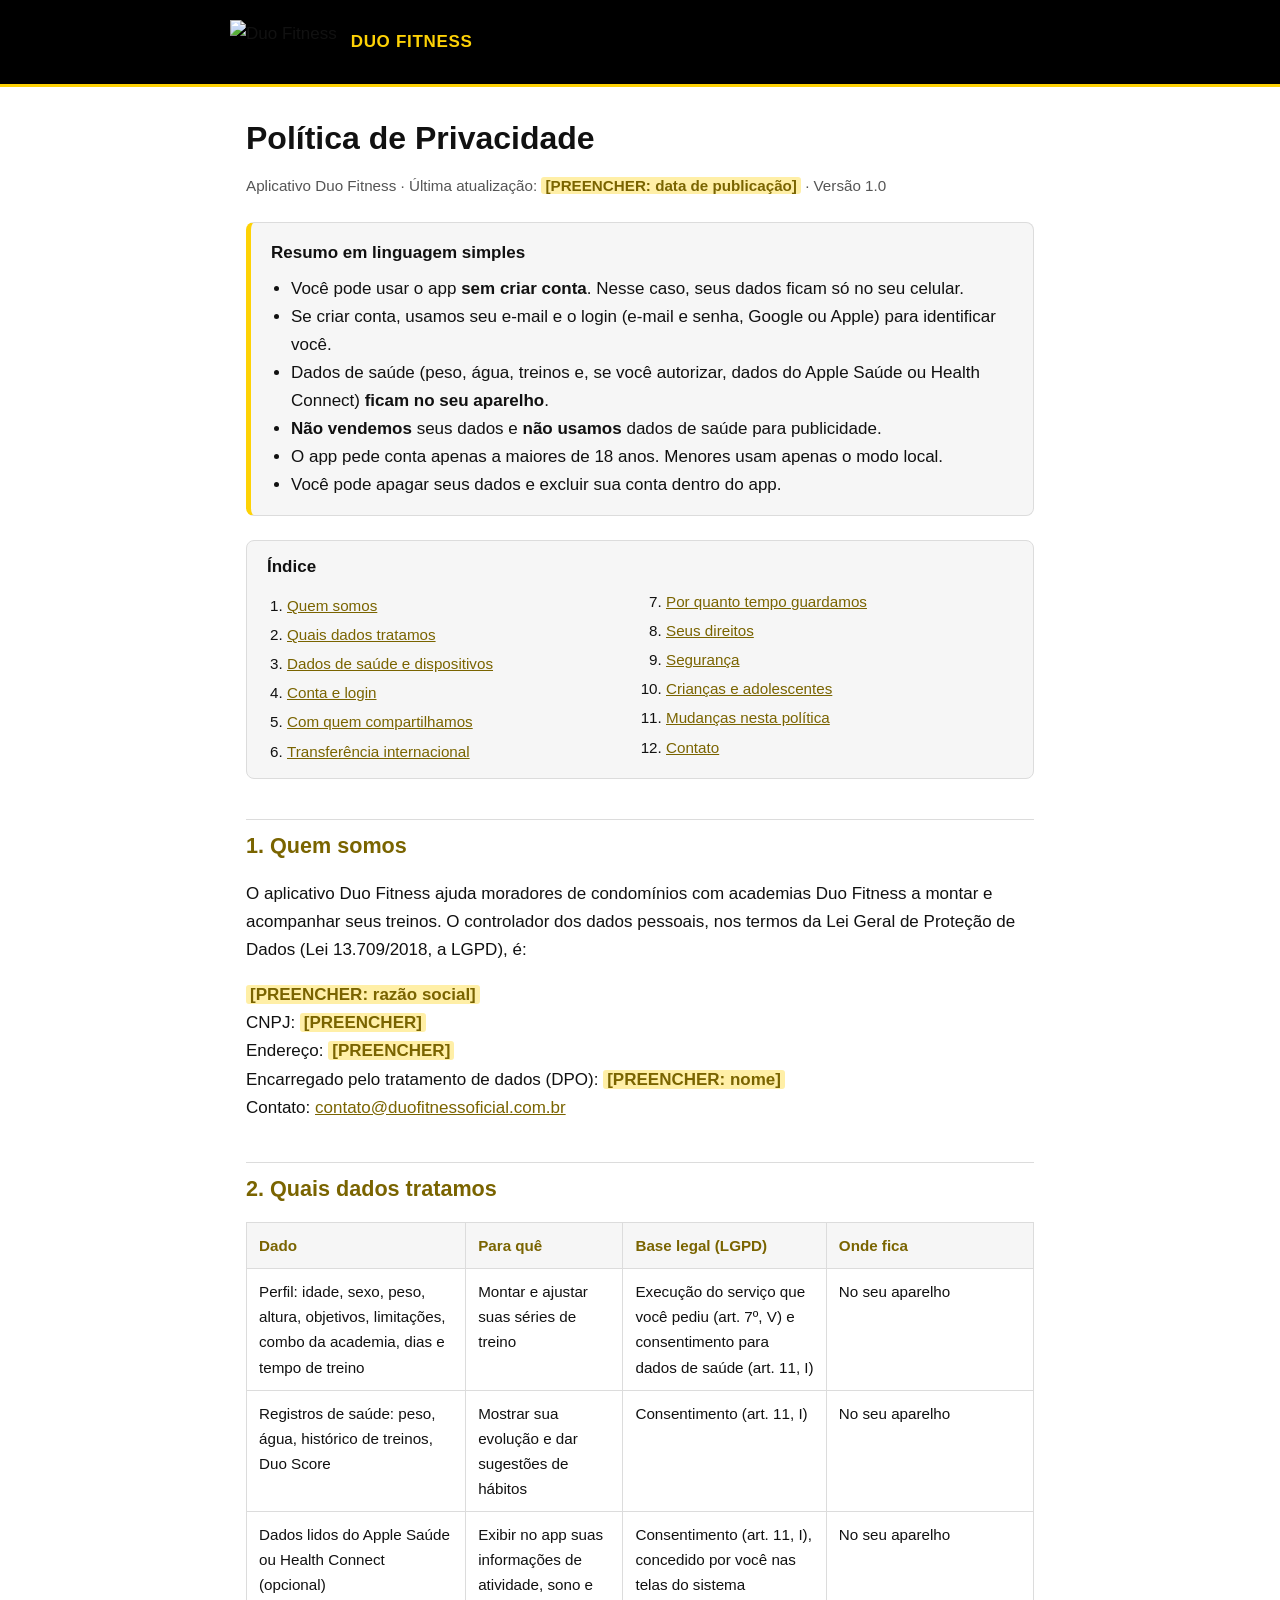
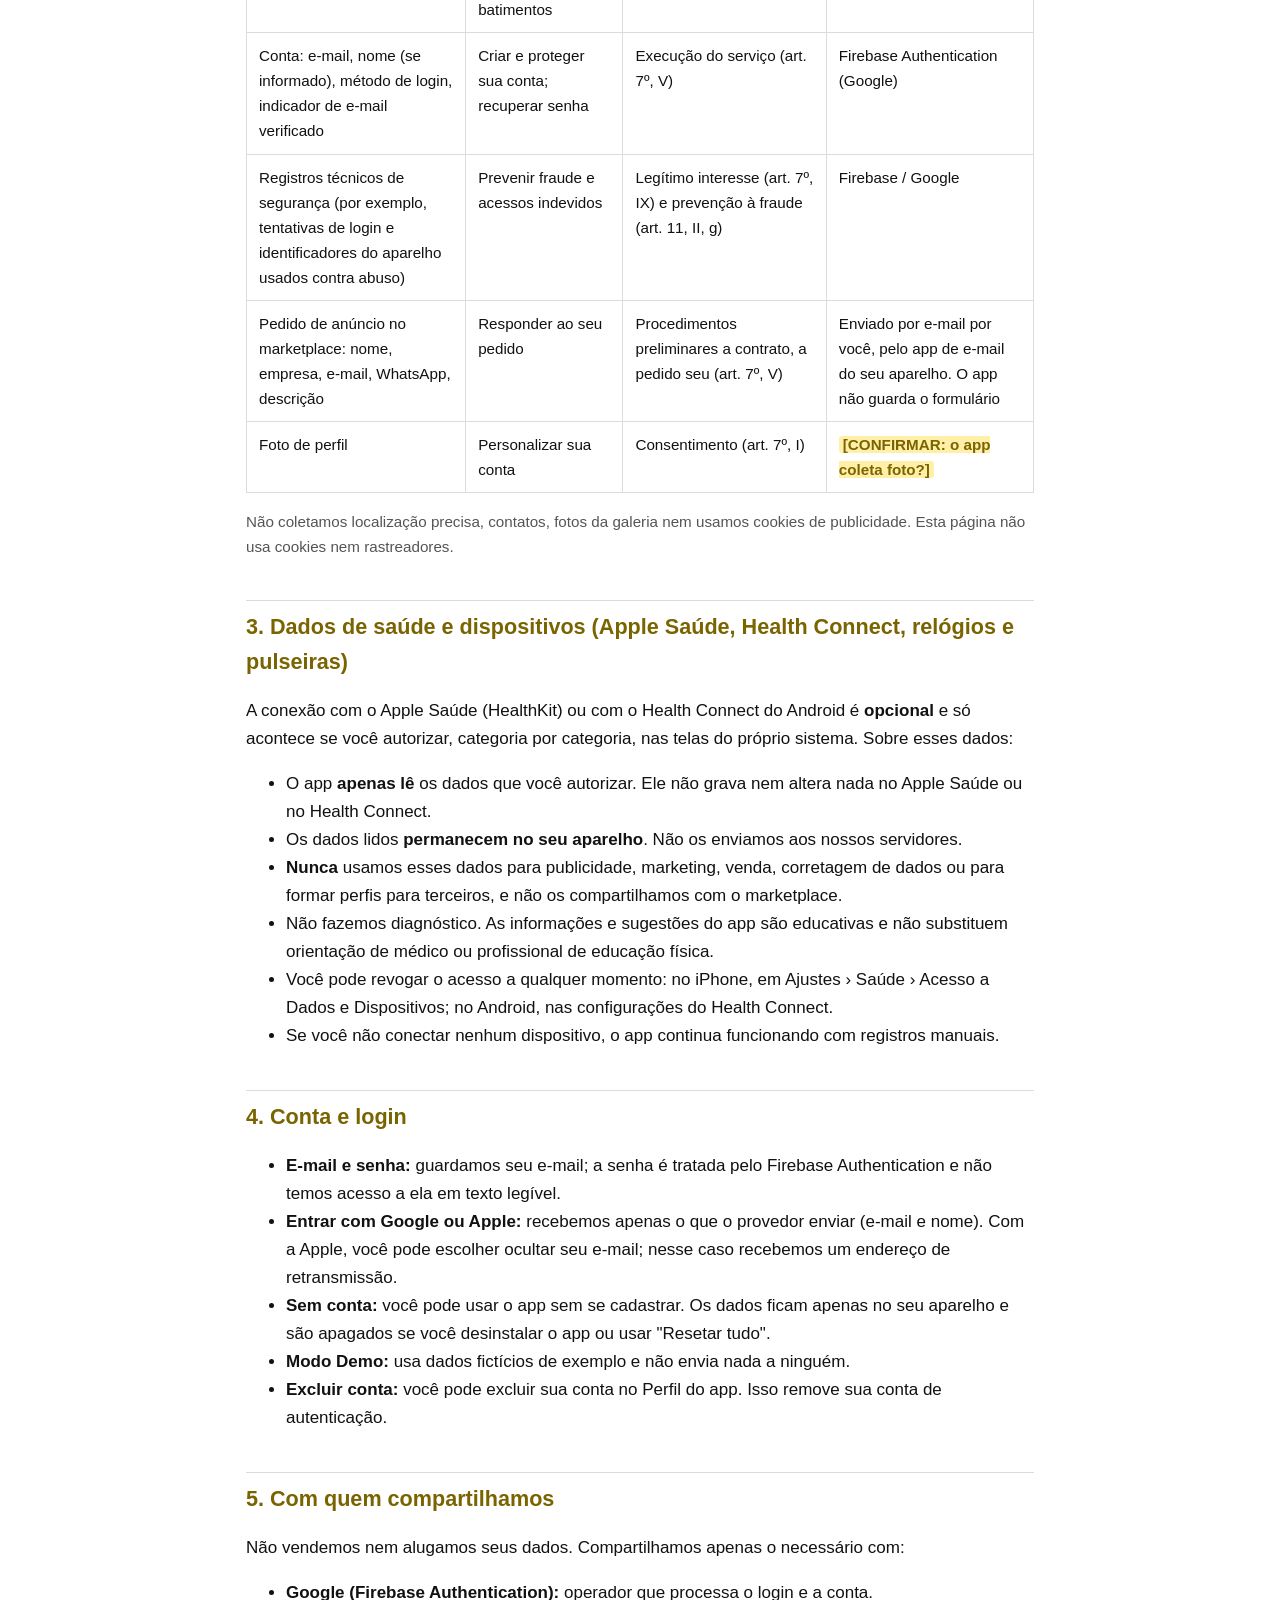
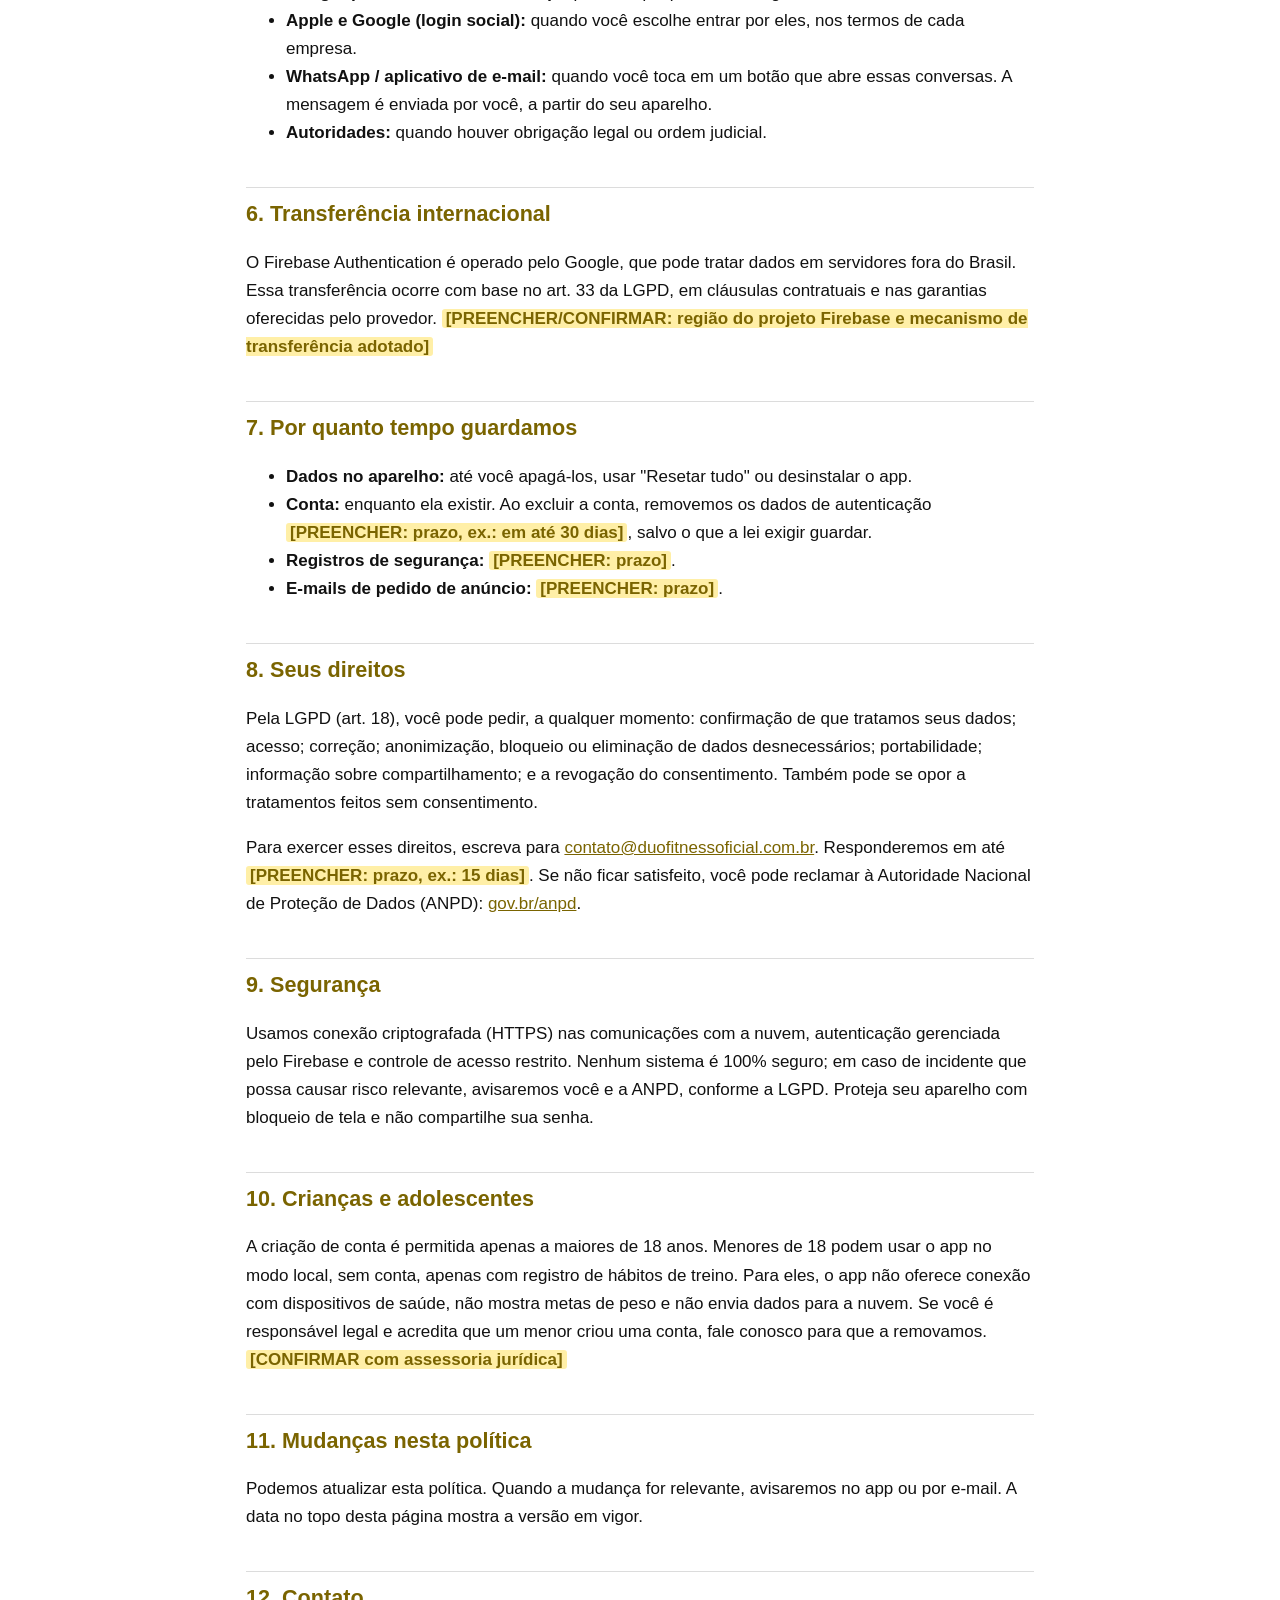
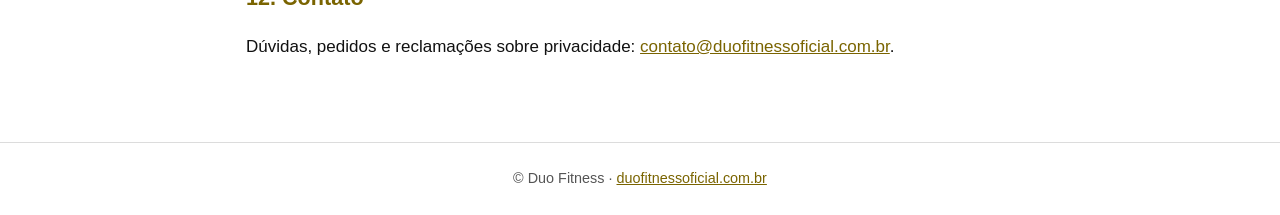
==== privacidade/index.html @ 5cfc1f3c "feat: página de política de privacidade" ====
<!DOCTYPE html>
<html lang="pt-BR">
<head>
  <meta charset="UTF-8">
  <meta name="viewport" content="width=device-width, initial-scale=1">
  <title>Política de Privacidade | Duo Fitness</title>
  <meta name="description" content="Como o aplicativo Duo Fitness coleta, usa e protege seus dados pessoais, conforme a LGPD.">
  <meta name="robots" content="index,follow">
  <link rel="stylesheet" href="legal.css">
</head>
<body>

<header class="topo">
  <div class="interno">
    <img src="../assets/Logo sem fundo.png" alt="Duo Fitness">
    <span class="marca">DUO FITNESS</span>
  </div>
</header>

<main>
  <h1>Política de Privacidade</h1>
  <p class="meta">Aplicativo Duo Fitness · Última atualização: <span class="pendente">[PREENCHER: data de publicação]</span> · Versão 1.0</p>

  <div class="resumo">
    <strong>Resumo em linguagem simples</strong>
    <ul>
      <li>Você pode usar o app <strong>sem criar conta</strong>. Nesse caso, seus dados ficam só no seu celular.</li>
      <li>Se criar conta, usamos seu e-mail e o login (e-mail e senha, Google ou Apple) para identificar você.</li>
      <li>Dados de saúde (peso, água, treinos e, se você autorizar, dados do Apple Saúde ou Health Connect) <strong>ficam no seu aparelho</strong>.</li>
      <li><strong>Não vendemos</strong> seus dados e <strong>não usamos</strong> dados de saúde para publicidade.</li>
      <li>O app pede conta apenas a maiores de 18 anos. Menores usam apenas o modo local.</li>
      <li>Você pode apagar seus dados e excluir sua conta dentro do app.</li>
    </ul>
  </div>

  <nav class="indice" aria-label="Índice">
    <strong>Índice</strong>
    <ol>
      <li><a href="#controlador">Quem somos</a></li>
      <li><a href="#dados">Quais dados tratamos</a></li>
      <li><a href="#saude">Dados de saúde e dispositivos</a></li>
      <li><a href="#conta">Conta e login</a></li>
      <li><a href="#compartilhamento">Com quem compartilhamos</a></li>
      <li><a href="#exterior">Transferência internacional</a></li>
      <li><a href="#retencao">Por quanto tempo guardamos</a></li>
      <li><a href="#direitos">Seus direitos</a></li>
      <li><a href="#seguranca">Segurança</a></li>
      <li><a href="#criancas">Crianças e adolescentes</a></li>
      <li><a href="#mudancas">Mudanças nesta política</a></li>
      <li><a href="#contato">Contato</a></li>
    </ol>
  </nav>

  <h2 id="controlador">1. Quem somos</h2>
  <p>O aplicativo Duo Fitness ajuda moradores de condomínios com academias Duo Fitness a montar e acompanhar seus treinos. O controlador dos dados pessoais, nos termos da Lei Geral de Proteção de Dados (Lei 13.709/2018, a LGPD), é:</p>
  <p>
    <span class="pendente">[PREENCHER: razão social]</span><br>
    CNPJ: <span class="pendente">[PREENCHER]</span><br>
    Endereço: <span class="pendente">[PREENCHER]</span><br>
    Encarregado pelo tratamento de dados (DPO): <span class="pendente">[PREENCHER: nome]</span><br>
    Contato: <a href="mailto:contato@duofitnessoficial.com.br">contato@duofitnessoficial.com.br</a>
  </p>

  <h2 id="dados">2. Quais dados tratamos</h2>
  <div class="tabela-wrap">
    <table>
      <thead>
        <tr><th>Dado</th><th>Para quê</th><th>Base legal (LGPD)</th><th>Onde fica</th></tr>
      </thead>
      <tbody>
        <tr>
          <td>Perfil: idade, sexo, peso, altura, objetivos, limitações, combo da academia, dias e tempo de treino</td>
          <td>Montar e ajustar suas séries de treino</td>
          <td>Execução do serviço que você pediu (art. 7º, V) e consentimento para dados de saúde (art. 11, I)</td>
          <td>No seu aparelho</td>
        </tr>
        <tr>
          <td>Registros de saúde: peso, água, histórico de treinos, Duo Score</td>
          <td>Mostrar sua evolução e dar sugestões de hábitos</td>
          <td>Consentimento (art. 11, I)</td>
          <td>No seu aparelho</td>
        </tr>
        <tr>
          <td>Dados lidos do Apple Saúde ou Health Connect (opcional)</td>
          <td>Exibir no app suas informações de atividade, sono e batimentos</td>
          <td>Consentimento (art. 11, I), concedido por você nas telas do sistema</td>
          <td>No seu aparelho</td>
        </tr>
        <tr>
          <td>Conta: e-mail, nome (se informado), método de login, indicador de e-mail verificado</td>
          <td>Criar e proteger sua conta; recuperar senha</td>
          <td>Execução do serviço (art. 7º, V)</td>
          <td>Firebase Authentication (Google)</td>
        </tr>
        <tr>
          <td>Registros técnicos de segurança (por exemplo, tentativas de login e identificadores do aparelho usados contra abuso)</td>
          <td>Prevenir fraude e acessos indevidos</td>
          <td>Legítimo interesse (art. 7º, IX) e prevenção à fraude (art. 11, II, g)</td>
          <td>Firebase / Google</td>
        </tr>
        <tr>
          <td>Pedido de anúncio no marketplace: nome, empresa, e-mail, WhatsApp, descrição</td>
          <td>Responder ao seu pedido</td>
          <td>Procedimentos preliminares a contrato, a pedido seu (art. 7º, V)</td>
          <td>Enviado por e-mail por você, pelo app de e-mail do seu aparelho. O app não guarda o formulário</td>
        </tr>
        <tr>
          <td>Foto de perfil</td>
          <td>Personalizar sua conta</td>
          <td>Consentimento (art. 7º, I)</td>
          <td><span class="pendente">[CONFIRMAR: o app coleta foto?]</span></td>
        </tr>
      </tbody>
    </table>
  </div>
  <p class="suave">Não coletamos localização precisa, contatos, fotos da galeria nem usamos cookies de publicidade. Esta página não usa cookies nem rastreadores.</p>

  <h2 id="saude">3. Dados de saúde e dispositivos (Apple Saúde, Health Connect, relógios e pulseiras)</h2>
  <p>A conexão com o Apple Saúde (HealthKit) ou com o Health Connect do Android é <strong>opcional</strong> e só acontece se você autorizar, categoria por categoria, nas telas do próprio sistema. Sobre esses dados:</p>
  <ul>
    <li>O app <strong>apenas lê</strong> os dados que você autorizar. Ele não grava nem altera nada no Apple Saúde ou no Health Connect.</li>
    <li>Os dados lidos <strong>permanecem no seu aparelho</strong>. Não os enviamos aos nossos servidores.</li>
    <li><strong>Nunca</strong> usamos esses dados para publicidade, marketing, venda, corretagem de dados ou para formar perfis para terceiros, e não os compartilhamos com o marketplace.</li>
    <li>Não fazemos diagnóstico. As informações e sugestões do app são educativas e não substituem orientação de médico ou profissional de educação física.</li>
    <li>Você pode revogar o acesso a qualquer momento: no iPhone, em Ajustes › Saúde › Acesso a Dados e Dispositivos; no Android, nas configurações do Health Connect.</li>
    <li>Se você não conectar nenhum dispositivo, o app continua funcionando com registros manuais.</li>
  </ul>

  <h2 id="conta">4. Conta e login</h2>
  <ul>
    <li><strong>E-mail e senha:</strong> guardamos seu e-mail; a senha é tratada pelo Firebase Authentication e não temos acesso a ela em texto legível.</li>
    <li><strong>Entrar com Google ou Apple:</strong> recebemos apenas o que o provedor enviar (e-mail e nome). Com a Apple, você pode escolher ocultar seu e-mail; nesse caso recebemos um endereço de retransmissão.</li>
    <li><strong>Sem conta:</strong> você pode usar o app sem se cadastrar. Os dados ficam apenas no seu aparelho e são apagados se você desinstalar o app ou usar "Resetar tudo".</li>
    <li><strong>Modo Demo:</strong> usa dados fictícios de exemplo e não envia nada a ninguém.</li>
    <li><strong>Excluir conta:</strong> você pode excluir sua conta no Perfil do app. Isso remove sua conta de autenticação.</li>
  </ul>

  <h2 id="compartilhamento">5. Com quem compartilhamos</h2>
  <p>Não vendemos nem alugamos seus dados. Compartilhamos apenas o necessário com:</p>
  <ul>
    <li><strong>Google (Firebase Authentication):</strong> operador que processa o login e a conta.</li>
    <li><strong>Apple e Google (login social):</strong> quando você escolhe entrar por eles, nos termos de cada empresa.</li>
    <li><strong>WhatsApp / aplicativo de e-mail:</strong> quando você toca em um botão que abre essas conversas. A mensagem é enviada por você, a partir do seu aparelho.</li>
    <li><strong>Autoridades:</strong> quando houver obrigação legal ou ordem judicial.</li>
  </ul>

  <h2 id="exterior">6. Transferência internacional</h2>
  <p>O Firebase Authentication é operado pelo Google, que pode tratar dados em servidores fora do Brasil. Essa transferência ocorre com base no art. 33 da LGPD, em cláusulas contratuais e nas garantias oferecidas pelo provedor. <span class="pendente">[PREENCHER/CONFIRMAR: região do projeto Firebase e mecanismo de transferência adotado]</span></p>

  <h2 id="retencao">7. Por quanto tempo guardamos</h2>
  <ul>
    <li><strong>Dados no aparelho:</strong> até você apagá-los, usar "Resetar tudo" ou desinstalar o app.</li>
    <li><strong>Conta:</strong> enquanto ela existir. Ao excluir a conta, removemos os dados de autenticação <span class="pendente">[PREENCHER: prazo, ex.: em até 30 dias]</span>, salvo o que a lei exigir guardar.</li>
    <li><strong>Registros de segurança:</strong> <span class="pendente">[PREENCHER: prazo]</span>.</li>
    <li><strong>E-mails de pedido de anúncio:</strong> <span class="pendente">[PREENCHER: prazo]</span>.</li>
  </ul>

  <h2 id="direitos">8. Seus direitos</h2>
  <p>Pela LGPD (art. 18), você pode pedir, a qualquer momento: confirmação de que tratamos seus dados; acesso; correção; anonimização, bloqueio ou eliminação de dados desnecessários; portabilidade; informação sobre compartilhamento; e a revogação do consentimento. Também pode se opor a tratamentos feitos sem consentimento.</p>
  <p>Para exercer esses direitos, escreva para <a href="mailto:contato@duofitnessoficial.com.br">contato@duofitnessoficial.com.br</a>. Responderemos em até <span class="pendente">[PREENCHER: prazo, ex.: 15 dias]</span>. Se não ficar satisfeito, você pode reclamar à Autoridade Nacional de Proteção de Dados (ANPD): <a href="https://www.gov.br/anpd" rel="noopener">gov.br/anpd</a>.</p>

  <h2 id="seguranca">9. Segurança</h2>
  <p>Usamos conexão criptografada (HTTPS) nas comunicações com a nuvem, autenticação gerenciada pelo Firebase e controle de acesso restrito. Nenhum sistema é 100% seguro; em caso de incidente que possa causar risco relevante, avisaremos você e a ANPD, conforme a LGPD. Proteja seu aparelho com bloqueio de tela e não compartilhe sua senha.</p>

  <h2 id="criancas">10. Crianças e adolescentes</h2>
  <p>A criação de conta é permitida apenas a maiores de 18 anos. Menores de 18 podem usar o app no modo local, sem conta, apenas com registro de hábitos de treino. Para eles, o app não oferece conexão com dispositivos de saúde, não mostra metas de peso e não envia dados para a nuvem. Se você é responsável legal e acredita que um menor criou uma conta, fale conosco para que a removamos. <span class="pendente">[CONFIRMAR com assessoria jurídica]</span></p>

  <h2 id="mudancas">11. Mudanças nesta política</h2>
  <p>Podemos atualizar esta política. Quando a mudança for relevante, avisaremos no app ou por e-mail. A data no topo desta página mostra a versão em vigor.</p>

  <h2 id="contato">12. Contato</h2>
  <p>Dúvidas, pedidos e reclamações sobre privacidade: <a href="mailto:contato@duofitnessoficial.com.br">contato@duofitnessoficial.com.br</a>.</p>
</main>

<footer>
  © Duo Fitness · <a href="https://duofitnessoficial.com.br/">duofitnessoficial.com.br</a>
</footer>

</body>
</html>
---- privacidade/legal.css ----
:root {
  --amarelo: #fed205;
  --preto: #000000;
  --fundo: #0a0a0a;
  --card: #141414;
  --borda: #2a2a2a;
  --texto: #f2f2f2;
  --texto-suave: #b5b5b5;
}

* { box-sizing: border-box; }

html { scroll-behavior: smooth; }

body {
  margin: 0;
  background: var(--fundo);
  color: var(--texto);
  font-family: Roboto, -apple-system, "Segoe UI", Arial, sans-serif;
  font-size: 17px;
  line-height: 1.65;
}

header.topo {
  background: var(--preto);
  border-bottom: 3px solid var(--amarelo);
  padding: 20px 16px;
}

header.topo .interno {
  max-width: 820px;
  margin: 0 auto;
  display: flex;
  align-items: center;
  gap: 14px;
}

header.topo img { height: 44px; width: auto; }

header.topo .marca { font-weight: 700; letter-spacing: .04em; color: var(--amarelo); }

main {
  max-width: 820px;
  margin: 0 auto;
  padding: 32px 16px 64px;
}

h1 { font-size: 2rem; line-height: 1.2; margin: 0 0 8px; }
h2 {
  font-size: 1.35rem;
  margin: 40px 0 12px;
  padding-top: 8px;
  color: var(--amarelo);
  border-top: 1px solid var(--borda);
}
h3 { font-size: 1.1rem; margin: 24px 0 8px; }

p, li { color: var(--texto); }
.suave, .meta { color: var(--texto-suave); font-size: .95rem; }

a { color: var(--amarelo); }
a:focus-visible, button:focus-visible { outline: 3px solid var(--amarelo); outline-offset: 2px; }

.resumo {
  background: var(--card);
  border: 1px solid var(--borda);
  border-left: 5px solid var(--amarelo);
  border-radius: 8px;
  padding: 16px 20px;
  margin: 24px 0;
}
.resumo ul { margin: 8px 0 0; padding-left: 20px; }

nav.indice {
  background: var(--card);
  border: 1px solid var(--borda);
  border-radius: 8px;
  padding: 12px 20px;
  margin: 24px 0;
}
nav.indice ol { columns: 2; column-gap: 32px; margin: 8px 0 0; padding-left: 20px; }
nav.indice li { margin: 4px 0; font-size: .95rem; }

.tabela-wrap { overflow-x: auto; margin: 16px 0; }
table { border-collapse: collapse; width: 100%; min-width: 620px; font-size: .95rem; }
th, td { border: 1px solid var(--borda); padding: 10px 12px; text-align: left; vertical-align: top; }
th { background: var(--card); color: var(--amarelo); }

.pendente {
  background: rgba(254, 210, 5, .15);
  color: var(--amarelo);
  padding: 0 4px;
  border-radius: 3px;
  font-weight: 700;
}

footer {
  border-top: 1px solid var(--borda);
  padding: 24px 16px;
  text-align: center;
  color: var(--texto-suave);
  font-size: .9rem;
}

@media (max-width: 600px) {
  body { font-size: 16px; }
  h1 { font-size: 1.6rem; }
  nav.indice ol { columns: 1; }
}

@media (prefers-color-scheme: light) {
  :root {
    --fundo: #ffffff;
    --card: #f6f6f6;
    --borda: #dcdcdc;
    --texto: #111111;
    --texto-suave: #555555;
  }
  h2, th, a { color: #7a6400; }
  .pendente { color: #7a6400; background: rgba(254, 210, 5, .35); }
  header.topo .marca { color: var(--amarelo); }
}

@media print {
  body { background: #fff; color: #000; }
  header.topo, nav.indice { display: none; }
  h2, a, th { color: #000; }
}
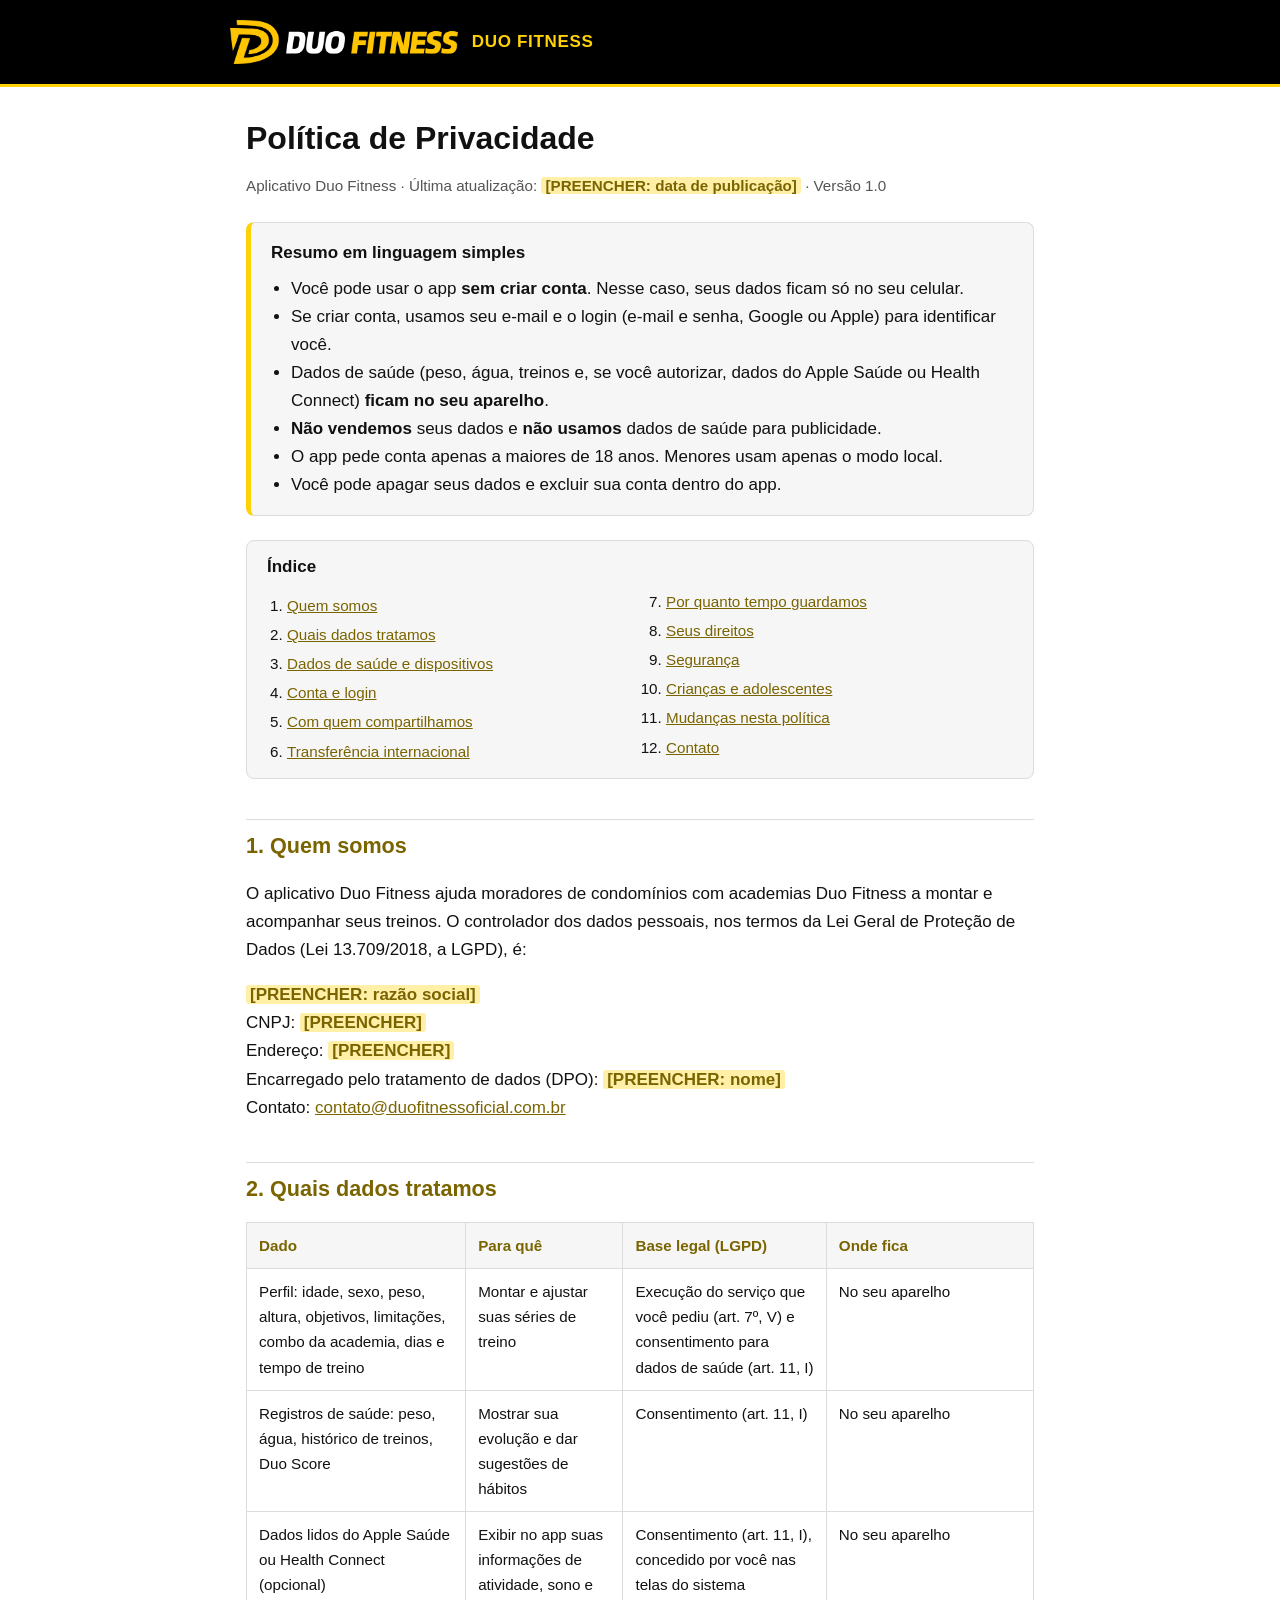
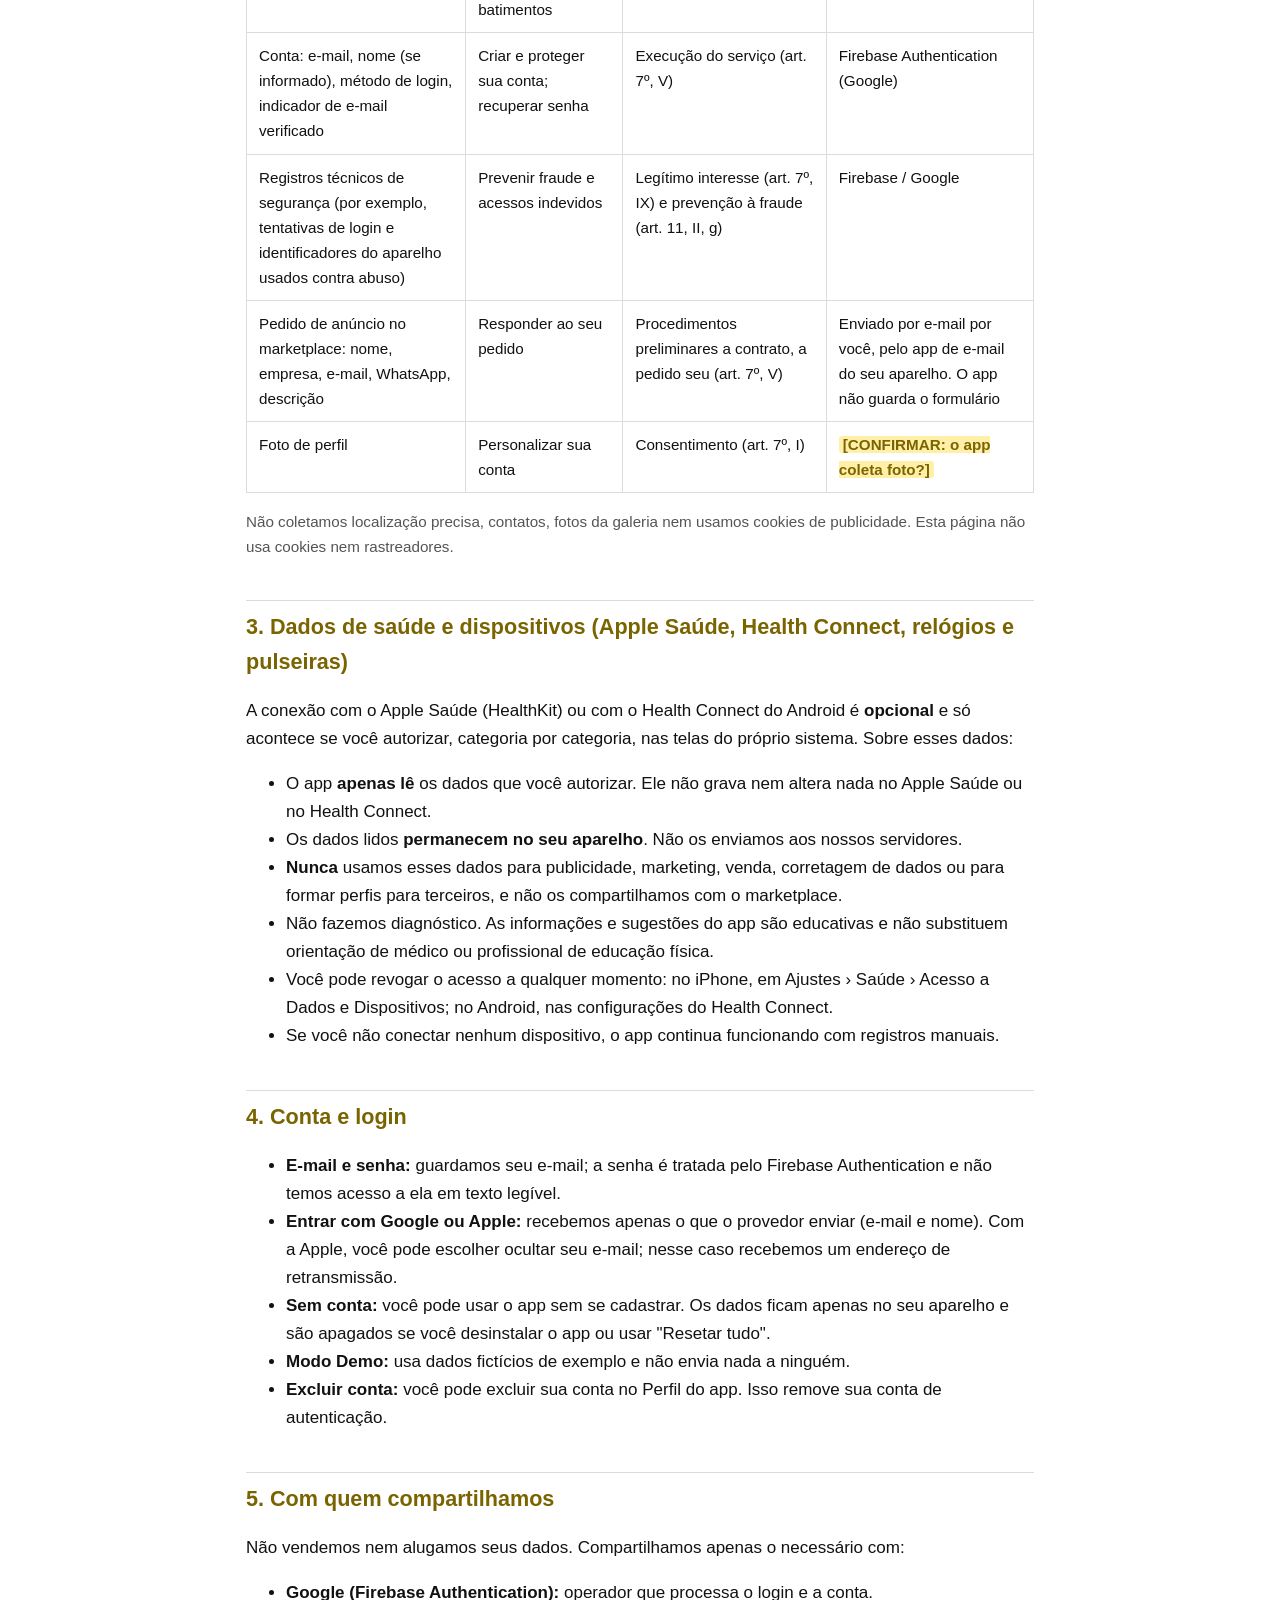
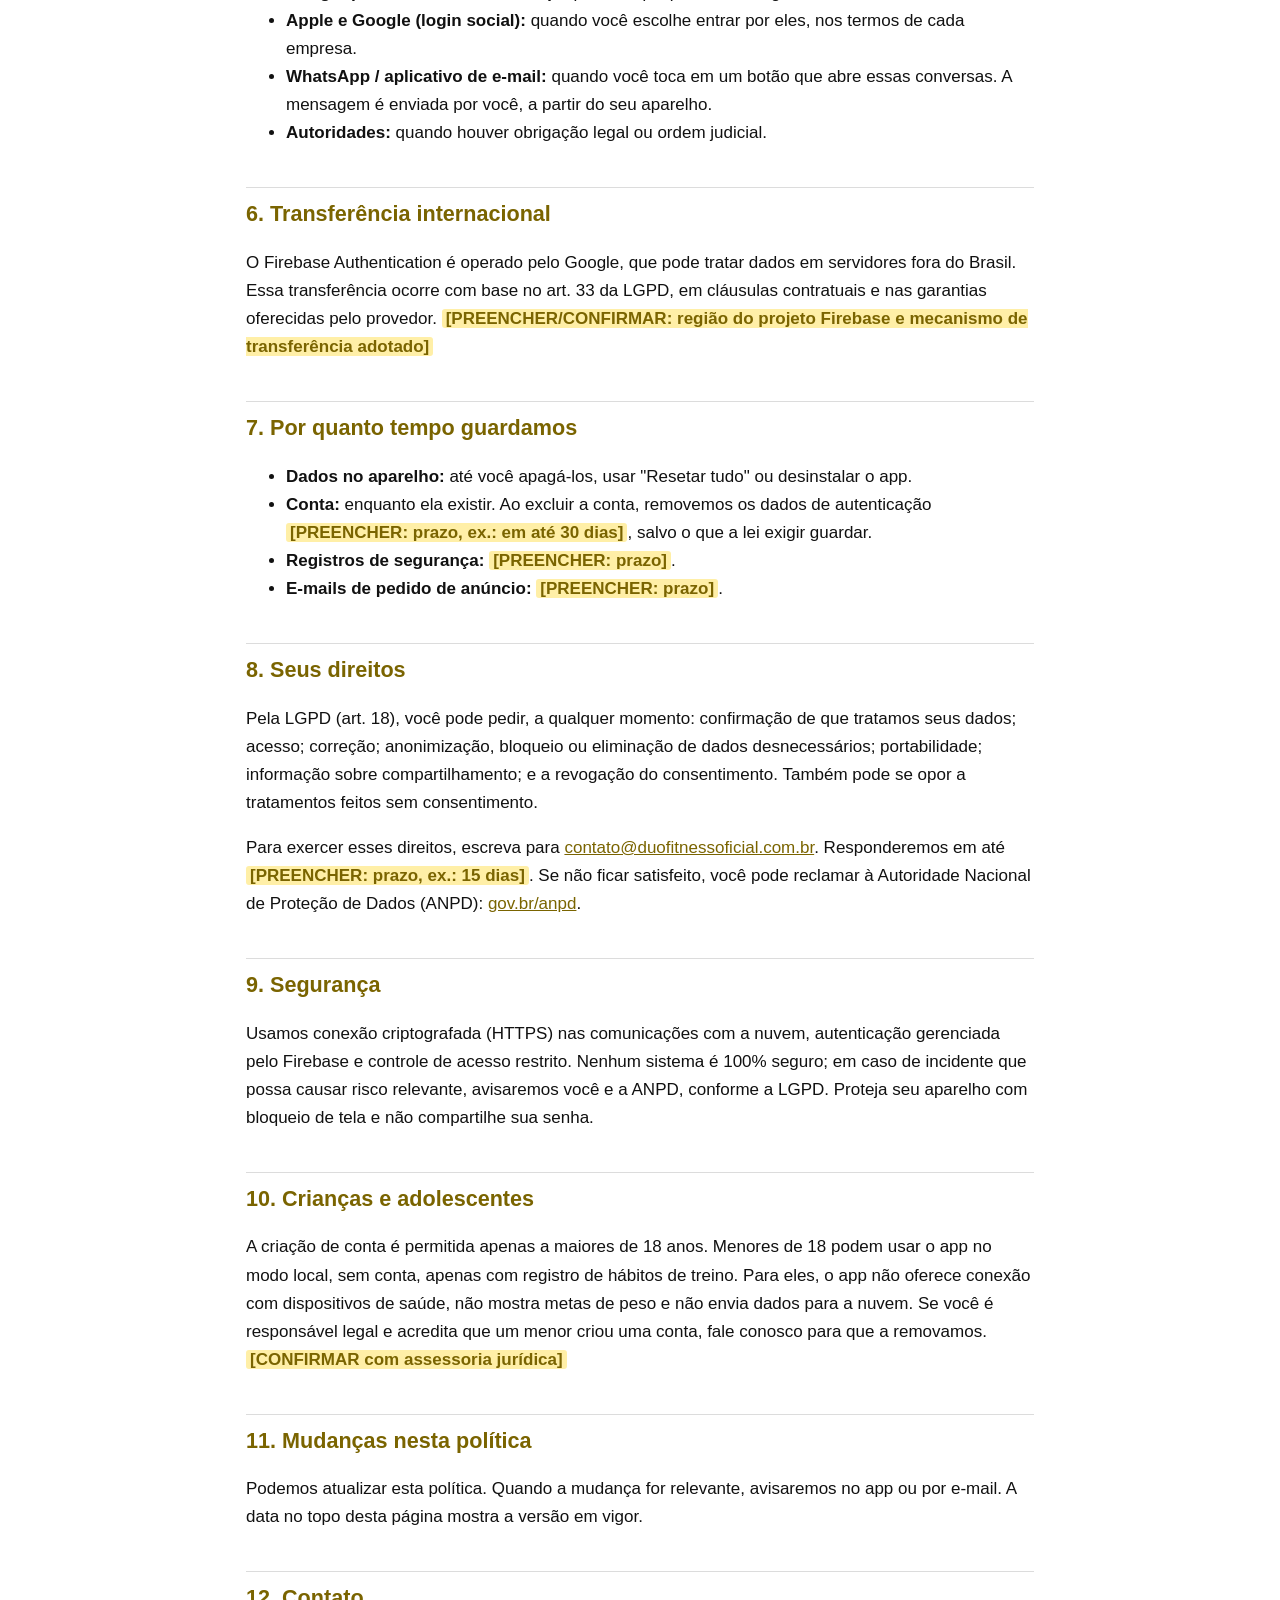
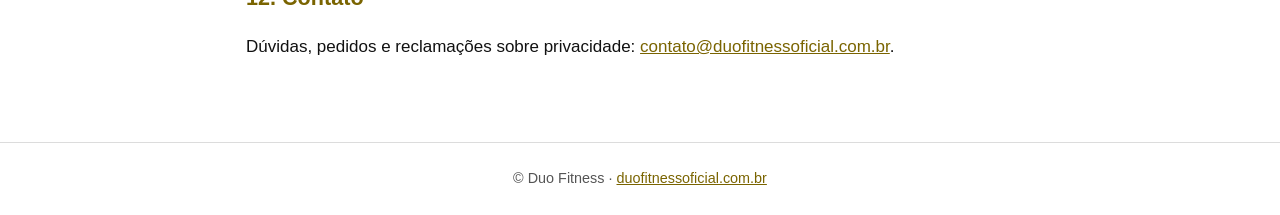
==== commit cc3b81c7: "feat: página de política de privacidade" ====
--- a/privacidade/index.html
+++ b/privacidade/index.html
@@ -12,7 +12,7 @@
 
 <header class="topo">
   <div class="interno">
-    <img src="../assets/Logo sem fundo.png" alt="Duo Fitness">
+    <img src="../assets/logo/Logo.png" alt="Duo Fitness">
     <span class="marca">DUO FITNESS</span>
   </div>
 </header>
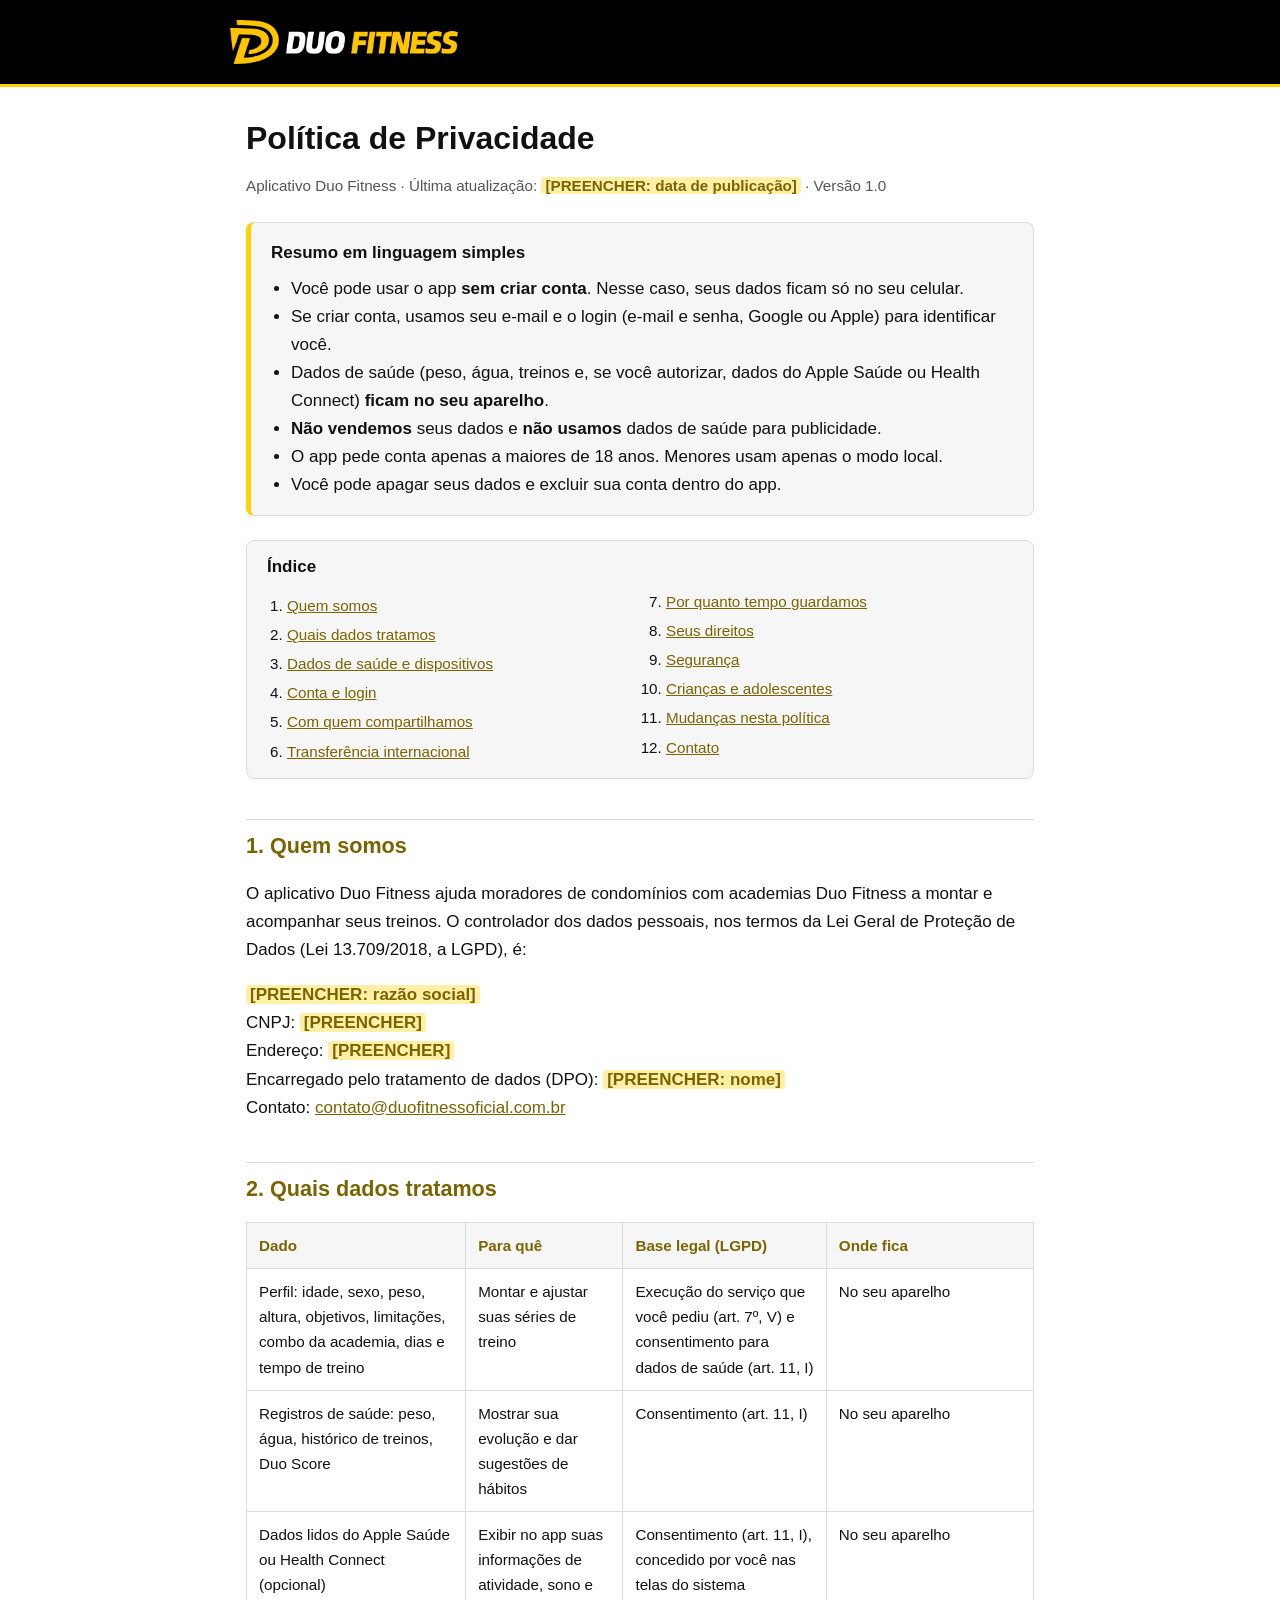
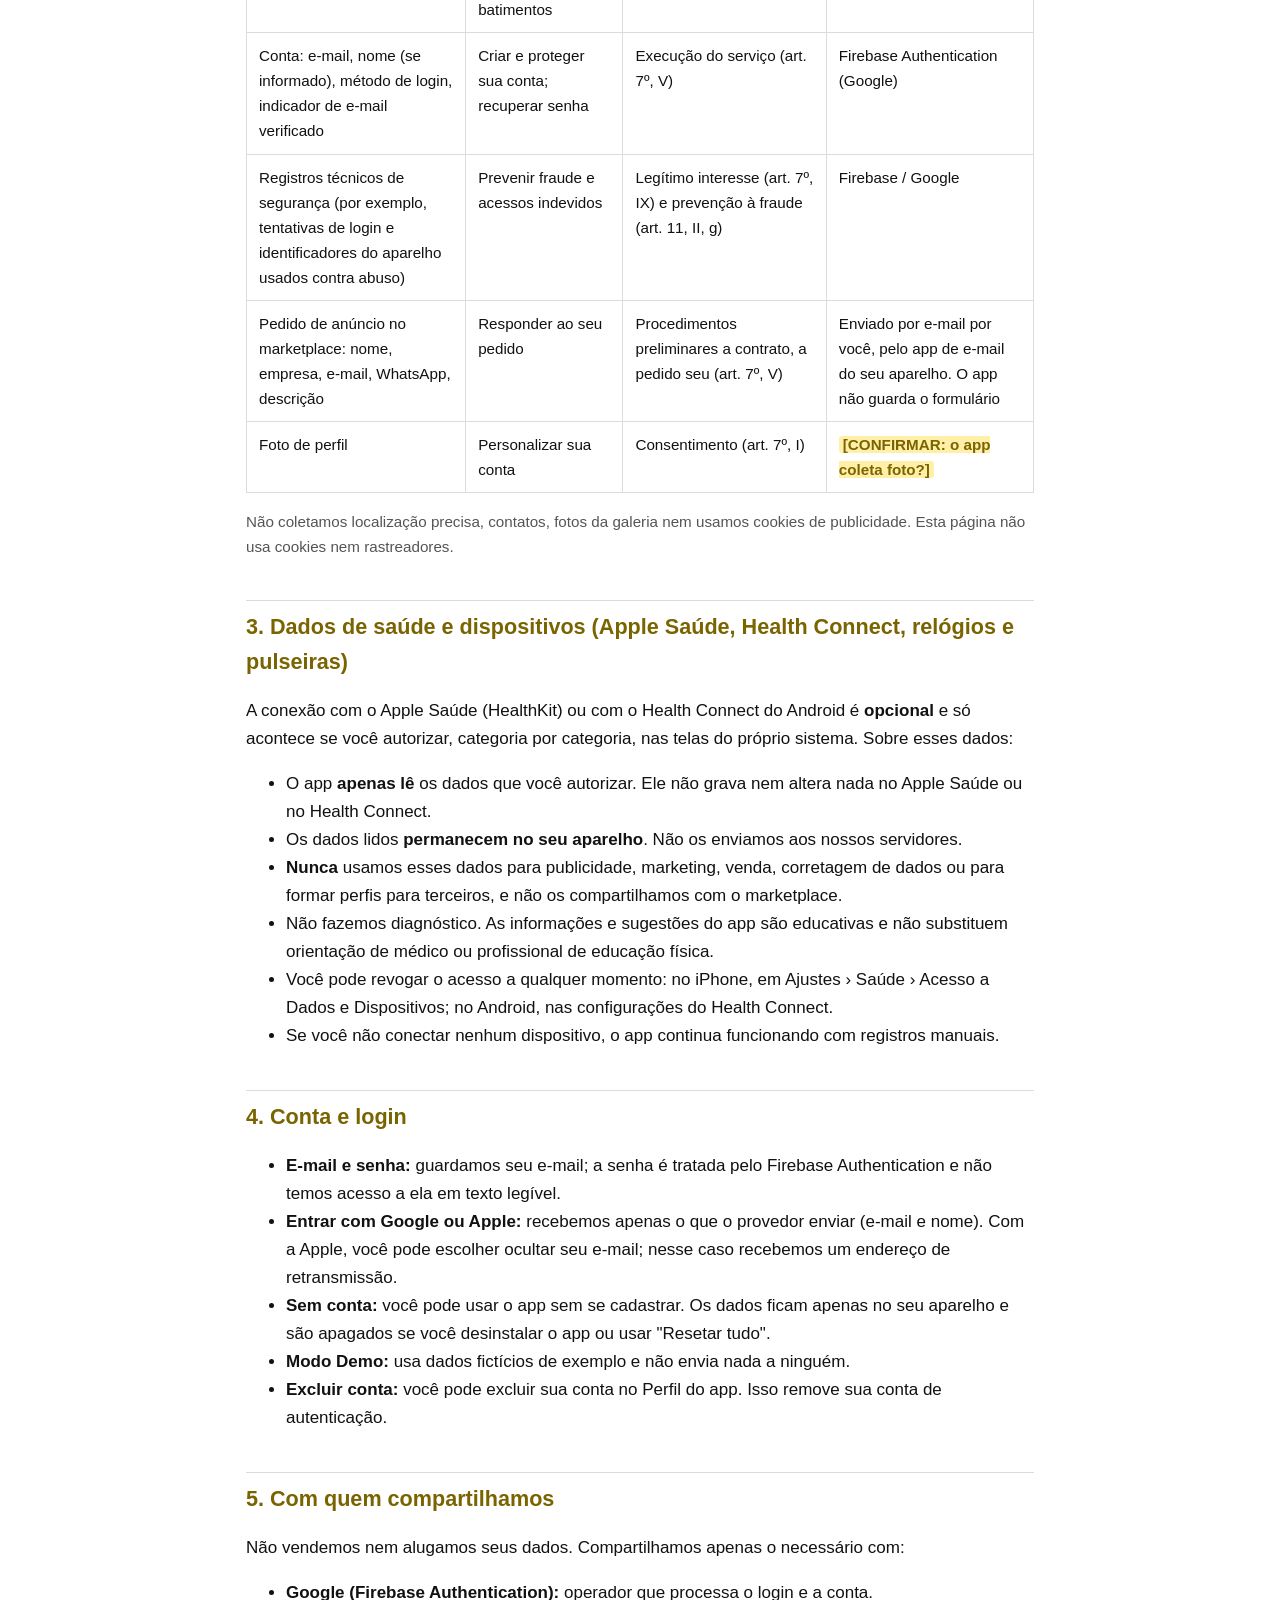
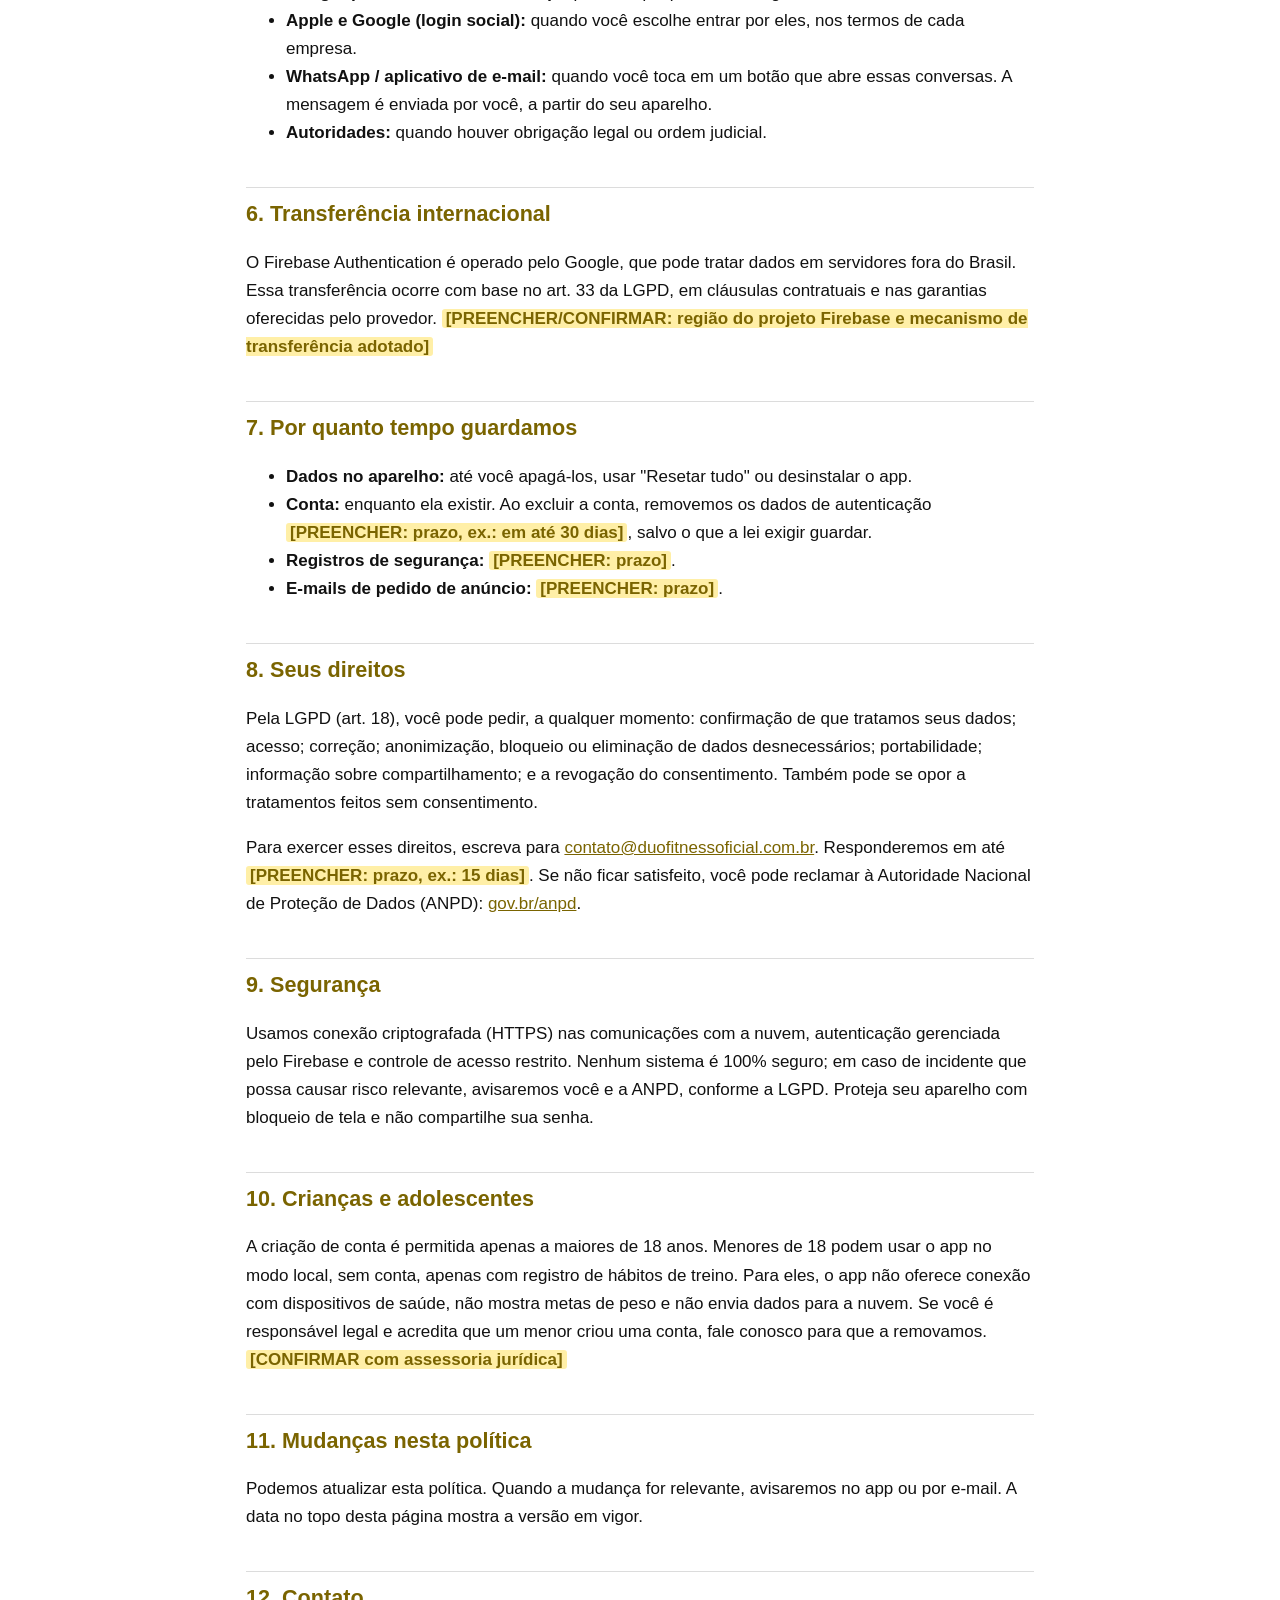
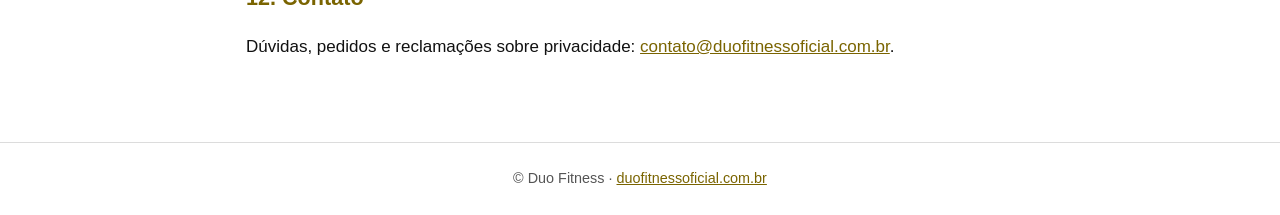
==== commit 59ac5750: "feat: página de política de privacidade" ====
--- a/privacidade/index.html
+++ b/privacidade/index.html
@@ -13,7 +13,6 @@
 <header class="topo">
   <div class="interno">
     <img src="../assets/logo/Logo.png" alt="Duo Fitness">
-    <span class="marca">DUO FITNESS</span>
   </div>
 </header>
 
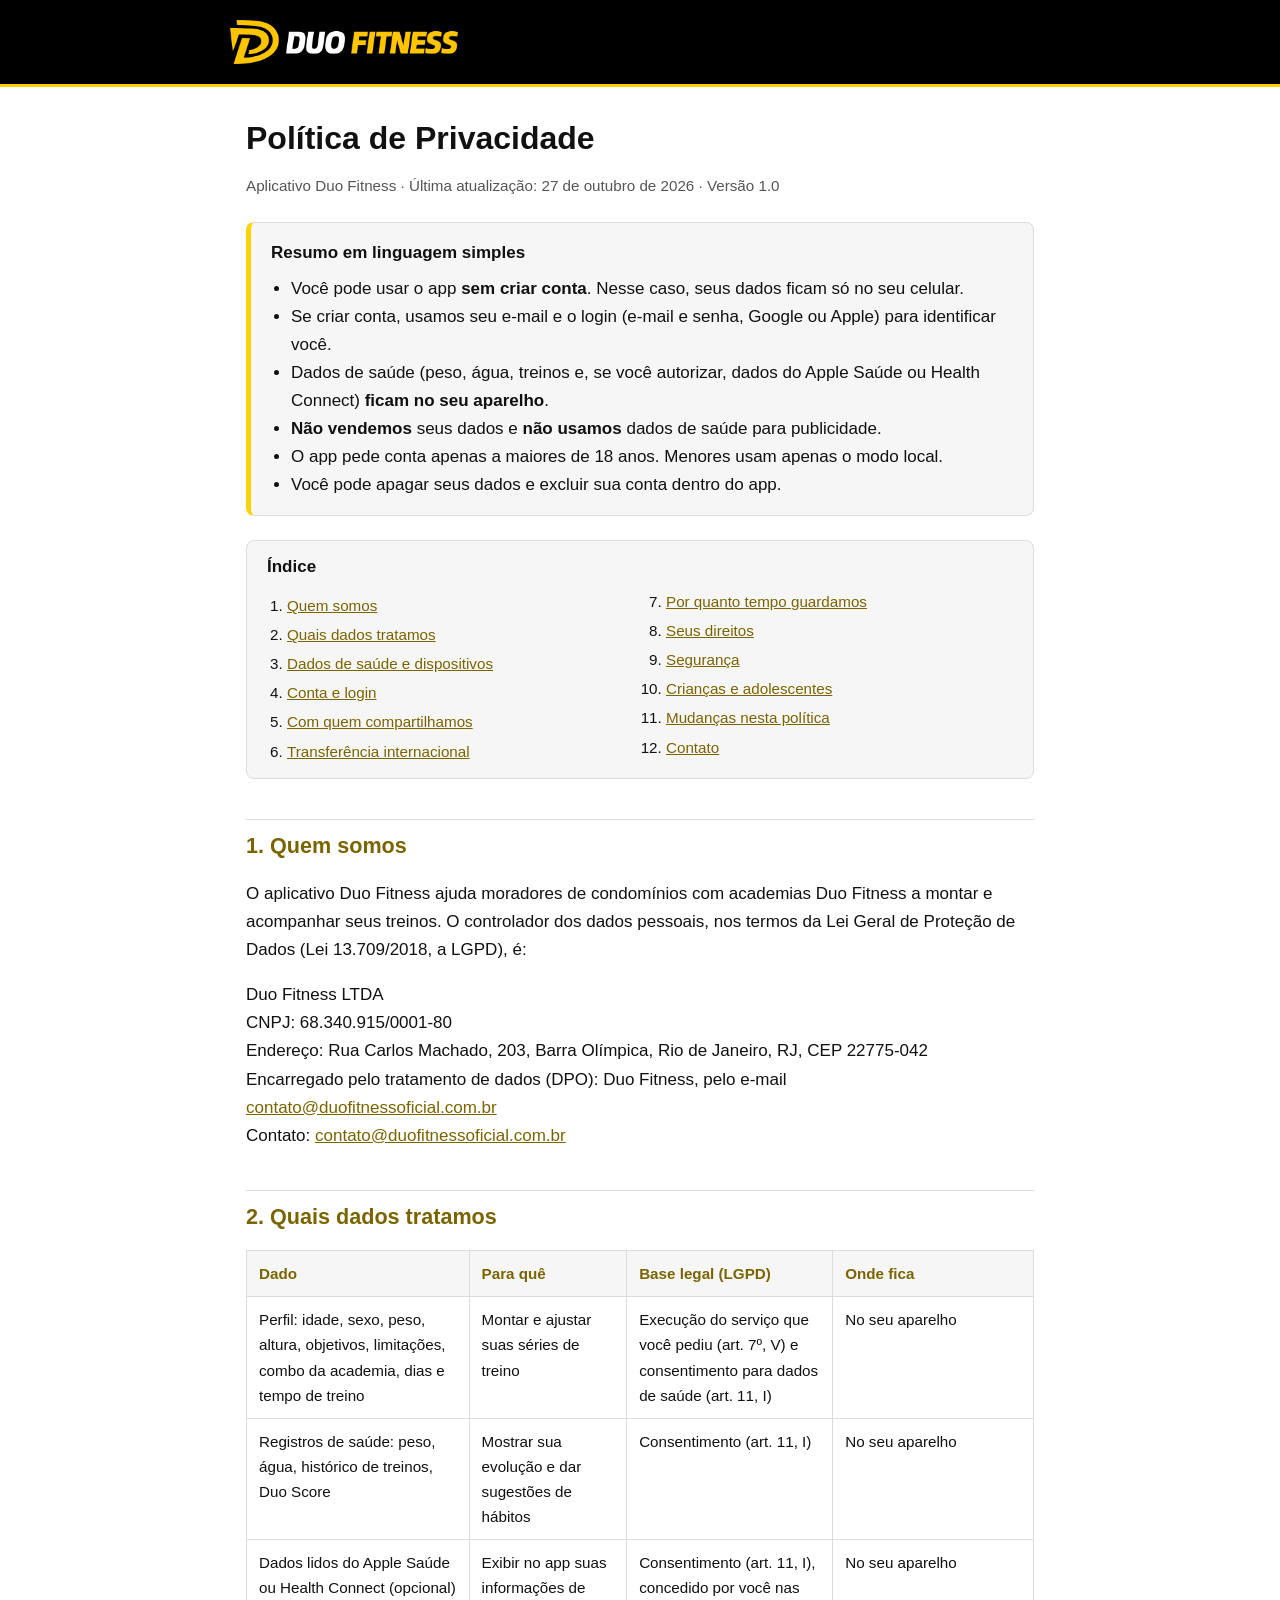
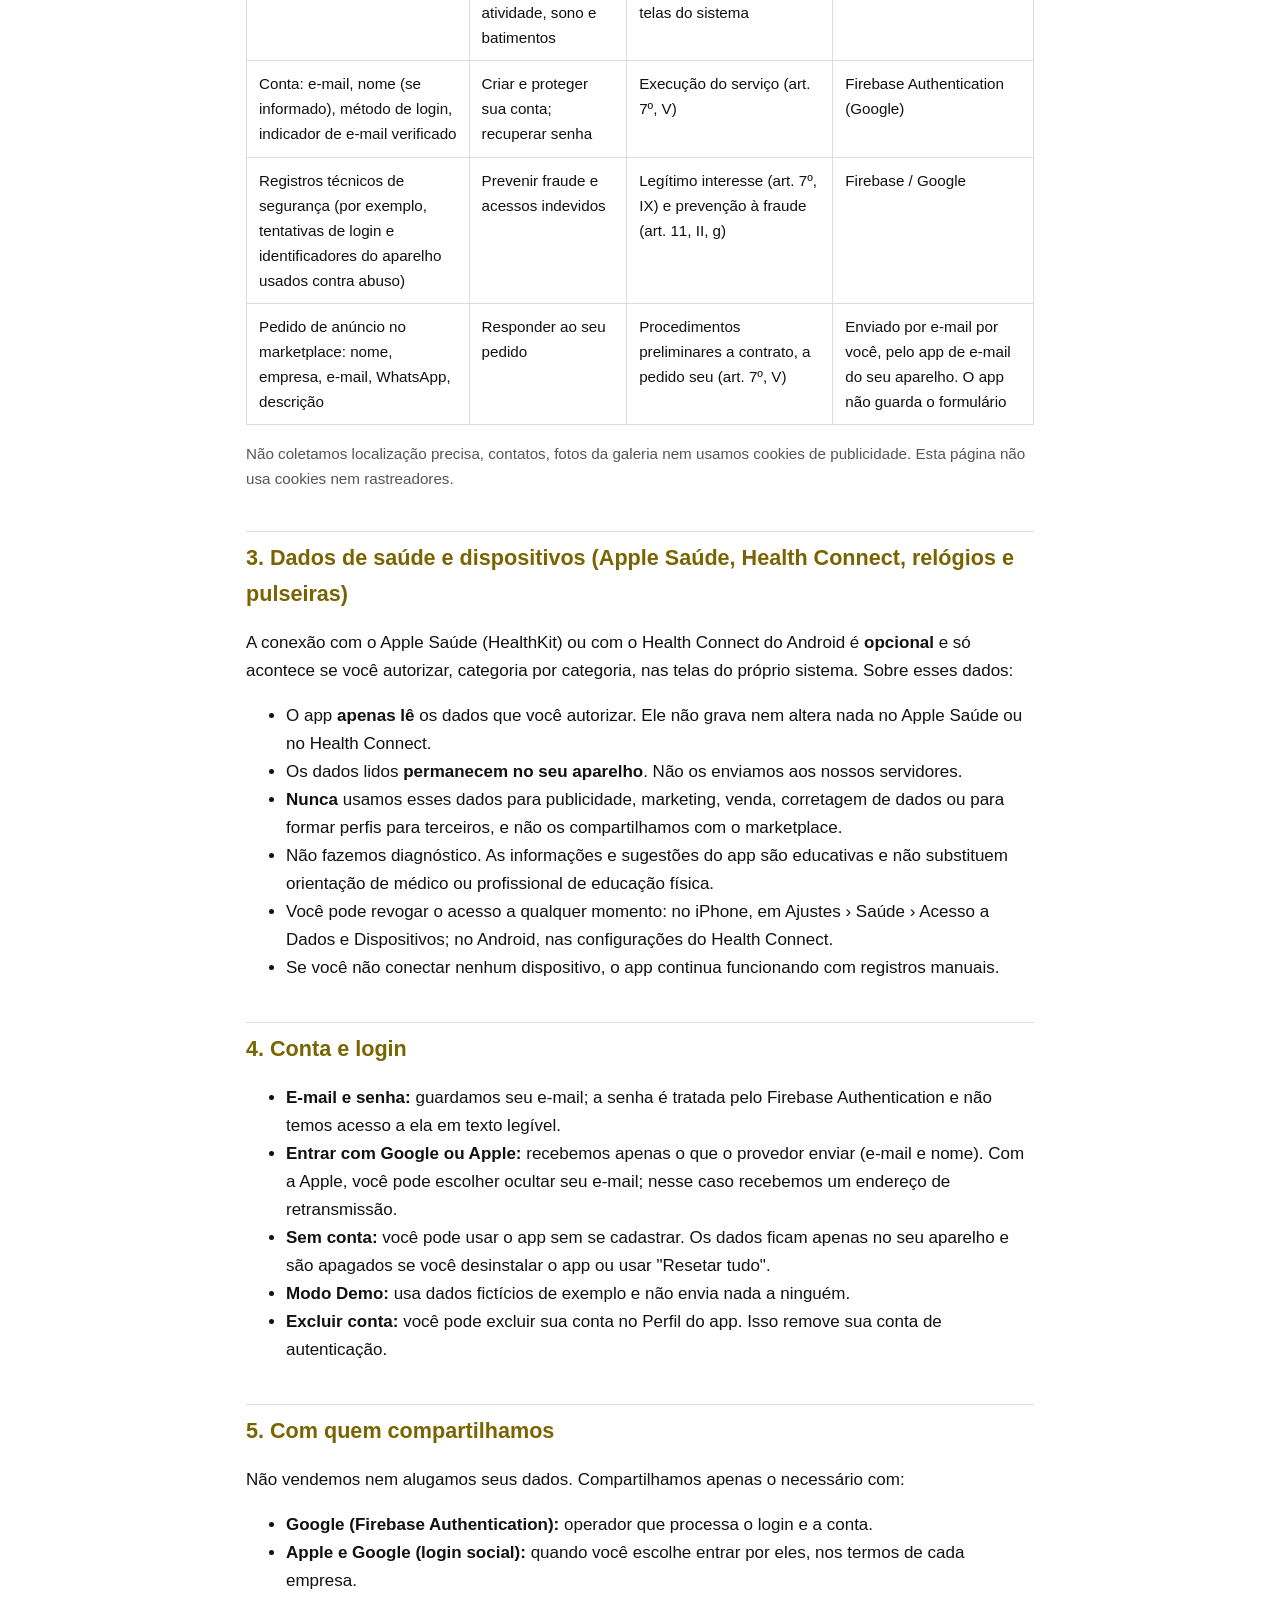
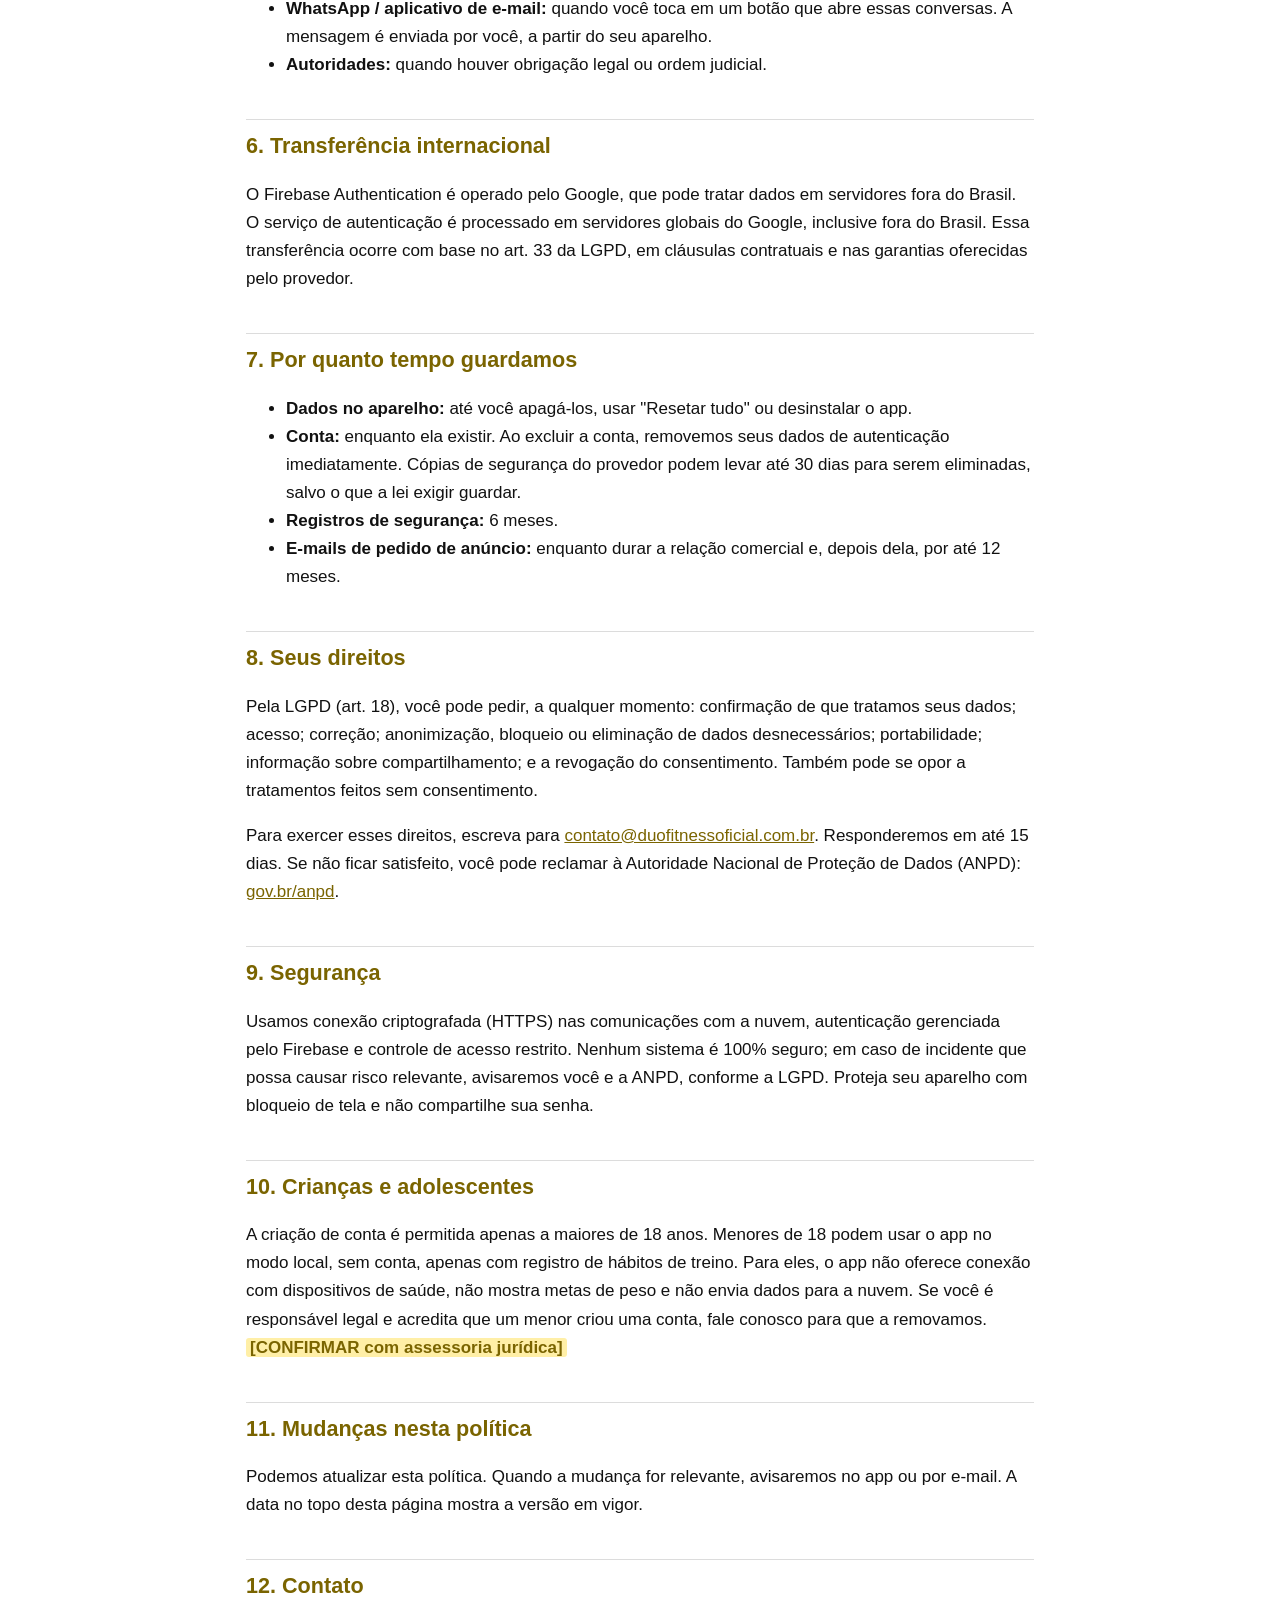
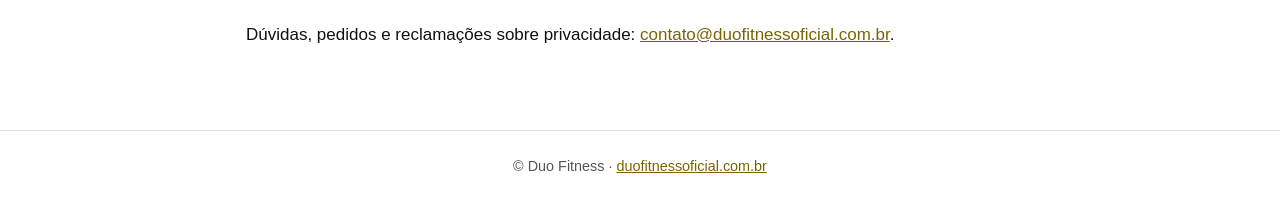
==== commit d3aa2571: "feat: página de política de privacidade" ====
--- a/privacidade/index.html
+++ b/privacidade/index.html
@@ -18,7 +18,7 @@
 
 <main>
   <h1>Política de Privacidade</h1>
-  <p class="meta">Aplicativo Duo Fitness · Última atualização: <span class="pendente">[PREENCHER: data de publicação]</span> · Versão 1.0</p>
+  <p class="meta">Aplicativo Duo Fitness · Última atualização: 27 de outubro de 2026 · Versão 1.0</p>
 
   <div class="resumo">
     <strong>Resumo em linguagem simples</strong>
@@ -53,10 +53,10 @@
   <h2 id="controlador">1. Quem somos</h2>
   <p>O aplicativo Duo Fitness ajuda moradores de condomínios com academias Duo Fitness a montar e acompanhar seus treinos. O controlador dos dados pessoais, nos termos da Lei Geral de Proteção de Dados (Lei 13.709/2018, a LGPD), é:</p>
   <p>
-    <span class="pendente">[PREENCHER: razão social]</span><br>
-    CNPJ: <span class="pendente">[PREENCHER]</span><br>
-    Endereço: <span class="pendente">[PREENCHER]</span><br>
-    Encarregado pelo tratamento de dados (DPO): <span class="pendente">[PREENCHER: nome]</span><br>
+    Duo Fitness LTDA<br>
+    CNPJ: 68.340.915/0001-80<br>
+    Endereço: Rua Carlos Machado, 203, Barra Olímpica, Rio de Janeiro, RJ, CEP 22775-042<br>
+    Encarregado pelo tratamento de dados (DPO): Duo Fitness, pelo e-mail <a href="mailto:contato@duofitnessoficial.com.br">contato@duofitnessoficial.com.br</a><br>
     Contato: <a href="mailto:contato@duofitnessoficial.com.br">contato@duofitnessoficial.com.br</a>
   </p>
 
@@ -103,12 +103,6 @@
           <td>Procedimentos preliminares a contrato, a pedido seu (art. 7º, V)</td>
           <td>Enviado por e-mail por você, pelo app de e-mail do seu aparelho. O app não guarda o formulário</td>
         </tr>
-        <tr>
-          <td>Foto de perfil</td>
-          <td>Personalizar sua conta</td>
-          <td>Consentimento (art. 7º, I)</td>
-          <td><span class="pendente">[CONFIRMAR: o app coleta foto?]</span></td>
-        </tr>
       </tbody>
     </table>
   </div>
@@ -144,19 +138,19 @@
   </ul>
 
   <h2 id="exterior">6. Transferência internacional</h2>
-  <p>O Firebase Authentication é operado pelo Google, que pode tratar dados em servidores fora do Brasil. Essa transferência ocorre com base no art. 33 da LGPD, em cláusulas contratuais e nas garantias oferecidas pelo provedor. <span class="pendente">[PREENCHER/CONFIRMAR: região do projeto Firebase e mecanismo de transferência adotado]</span></p>
+  <p>O Firebase Authentication é operado pelo Google, que pode tratar dados em servidores fora do Brasil. O serviço de autenticação é processado em servidores globais do Google, inclusive fora do Brasil. Essa transferência ocorre com base no art. 33 da LGPD, em cláusulas contratuais e nas garantias oferecidas pelo provedor.</p>
 
   <h2 id="retencao">7. Por quanto tempo guardamos</h2>
   <ul>
     <li><strong>Dados no aparelho:</strong> até você apagá-los, usar "Resetar tudo" ou desinstalar o app.</li>
-    <li><strong>Conta:</strong> enquanto ela existir. Ao excluir a conta, removemos os dados de autenticação <span class="pendente">[PREENCHER: prazo, ex.: em até 30 dias]</span>, salvo o que a lei exigir guardar.</li>
-    <li><strong>Registros de segurança:</strong> <span class="pendente">[PREENCHER: prazo]</span>.</li>
-    <li><strong>E-mails de pedido de anúncio:</strong> <span class="pendente">[PREENCHER: prazo]</span>.</li>
+    <li><strong>Conta:</strong> enquanto ela existir. Ao excluir a conta, removemos seus dados de autenticação imediatamente. Cópias de segurança do provedor podem levar até 30 dias para serem eliminadas, salvo o que a lei exigir guardar.</li>
+    <li><strong>Registros de segurança:</strong> 6 meses.</li>
+    <li><strong>E-mails de pedido de anúncio:</strong> enquanto durar a relação comercial e, depois dela, por até 12 meses.</li>
   </ul>
 
   <h2 id="direitos">8. Seus direitos</h2>
   <p>Pela LGPD (art. 18), você pode pedir, a qualquer momento: confirmação de que tratamos seus dados; acesso; correção; anonimização, bloqueio ou eliminação de dados desnecessários; portabilidade; informação sobre compartilhamento; e a revogação do consentimento. Também pode se opor a tratamentos feitos sem consentimento.</p>
-  <p>Para exercer esses direitos, escreva para <a href="mailto:contato@duofitnessoficial.com.br">contato@duofitnessoficial.com.br</a>. Responderemos em até <span class="pendente">[PREENCHER: prazo, ex.: 15 dias]</span>. Se não ficar satisfeito, você pode reclamar à Autoridade Nacional de Proteção de Dados (ANPD): <a href="https://www.gov.br/anpd" rel="noopener">gov.br/anpd</a>.</p>
+  <p>Para exercer esses direitos, escreva para <a href="mailto:contato@duofitnessoficial.com.br">contato@duofitnessoficial.com.br</a>. Responderemos em até 15 dias. Se não ficar satisfeito, você pode reclamar à Autoridade Nacional de Proteção de Dados (ANPD): <a href="https://www.gov.br/anpd" rel="noopener">gov.br/anpd</a>.</p>
 
   <h2 id="seguranca">9. Segurança</h2>
   <p>Usamos conexão criptografada (HTTPS) nas comunicações com a nuvem, autenticação gerenciada pelo Firebase e controle de acesso restrito. Nenhum sistema é 100% seguro; em caso de incidente que possa causar risco relevante, avisaremos você e a ANPD, conforme a LGPD. Proteja seu aparelho com bloqueio de tela e não compartilhe sua senha.</p>
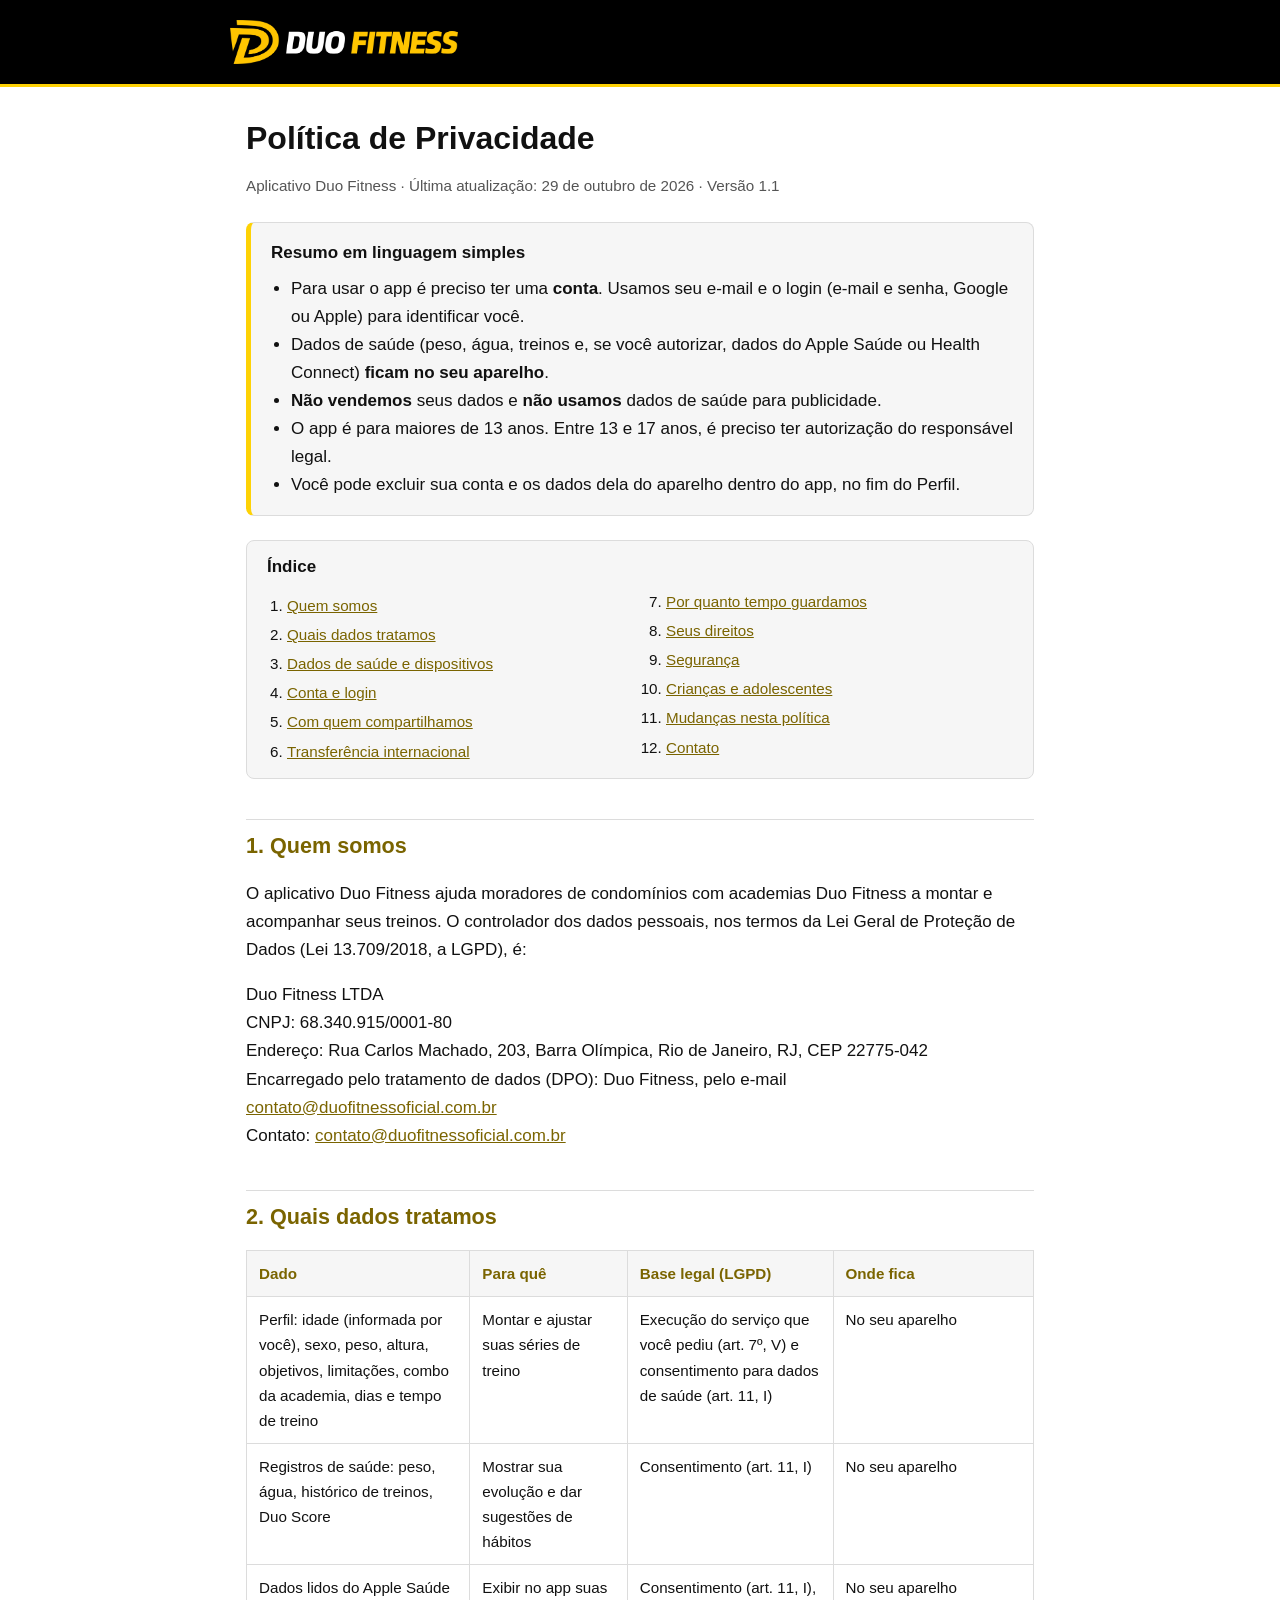
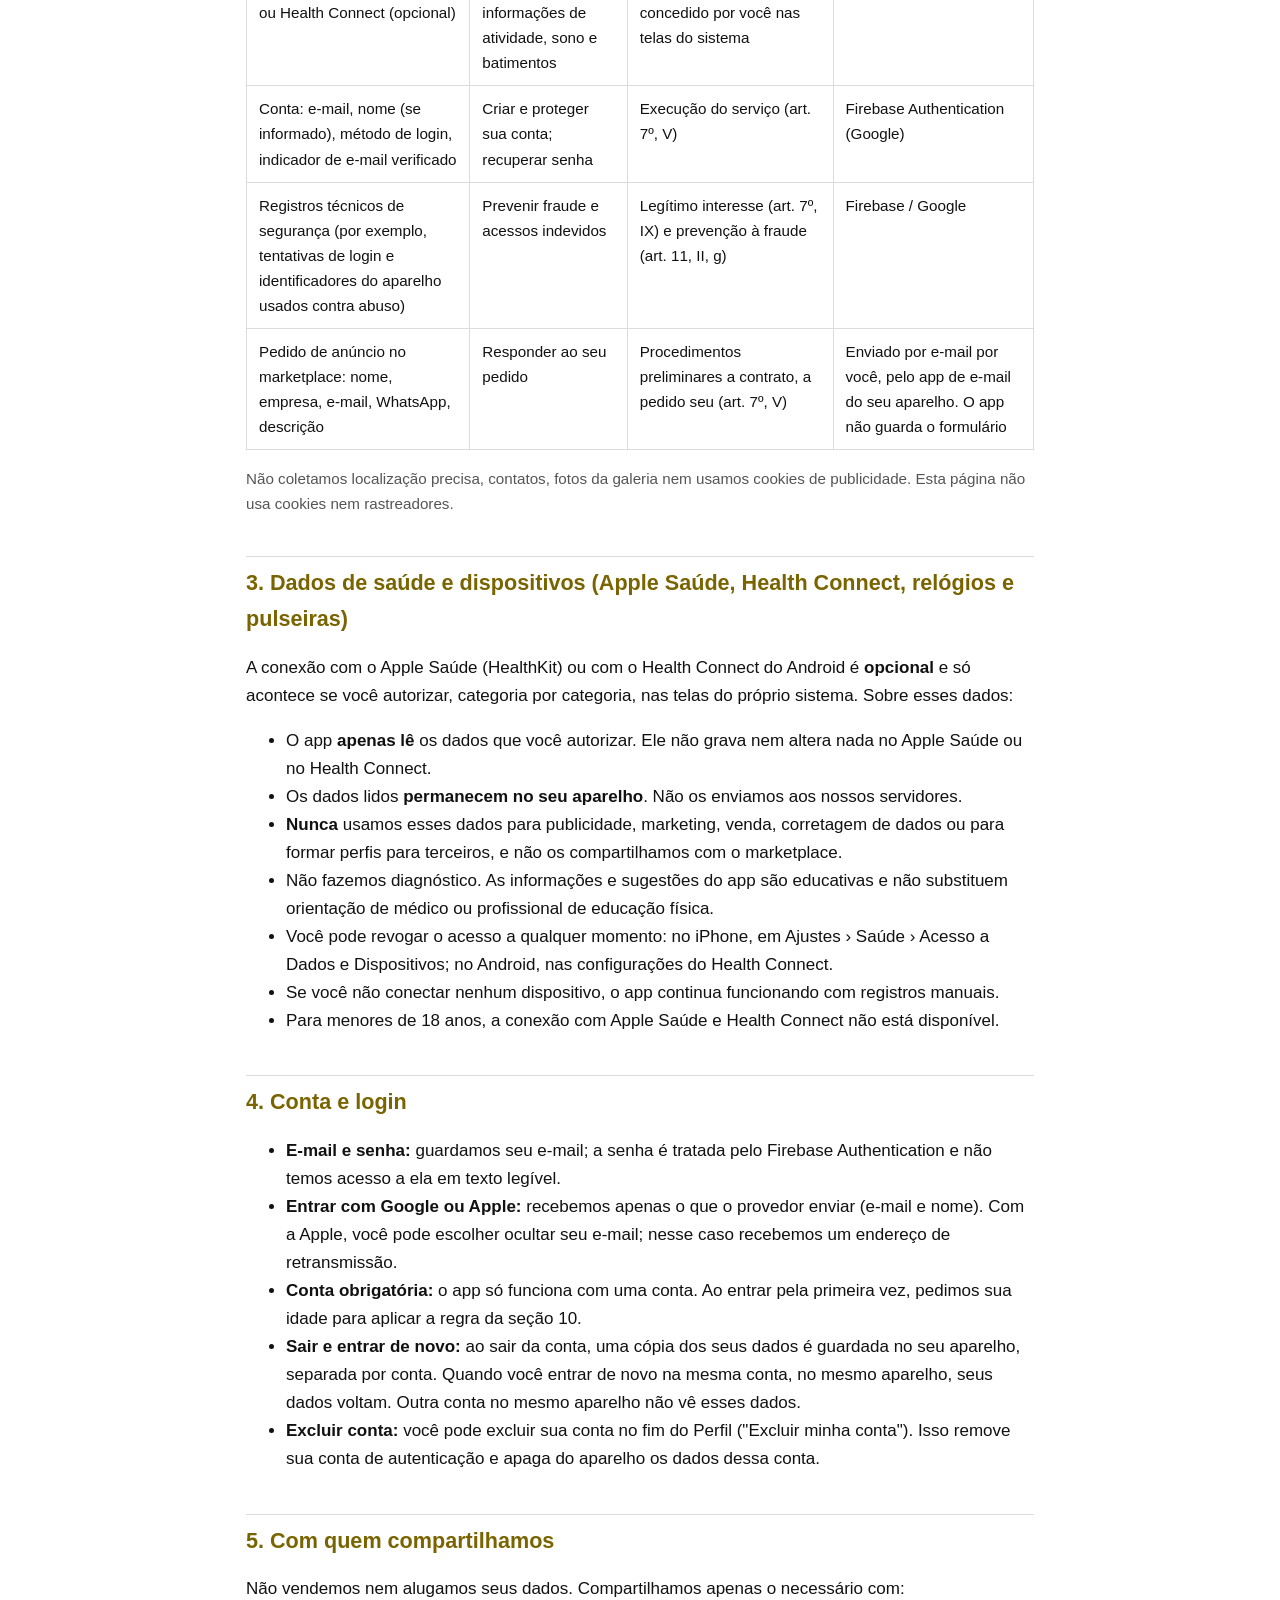
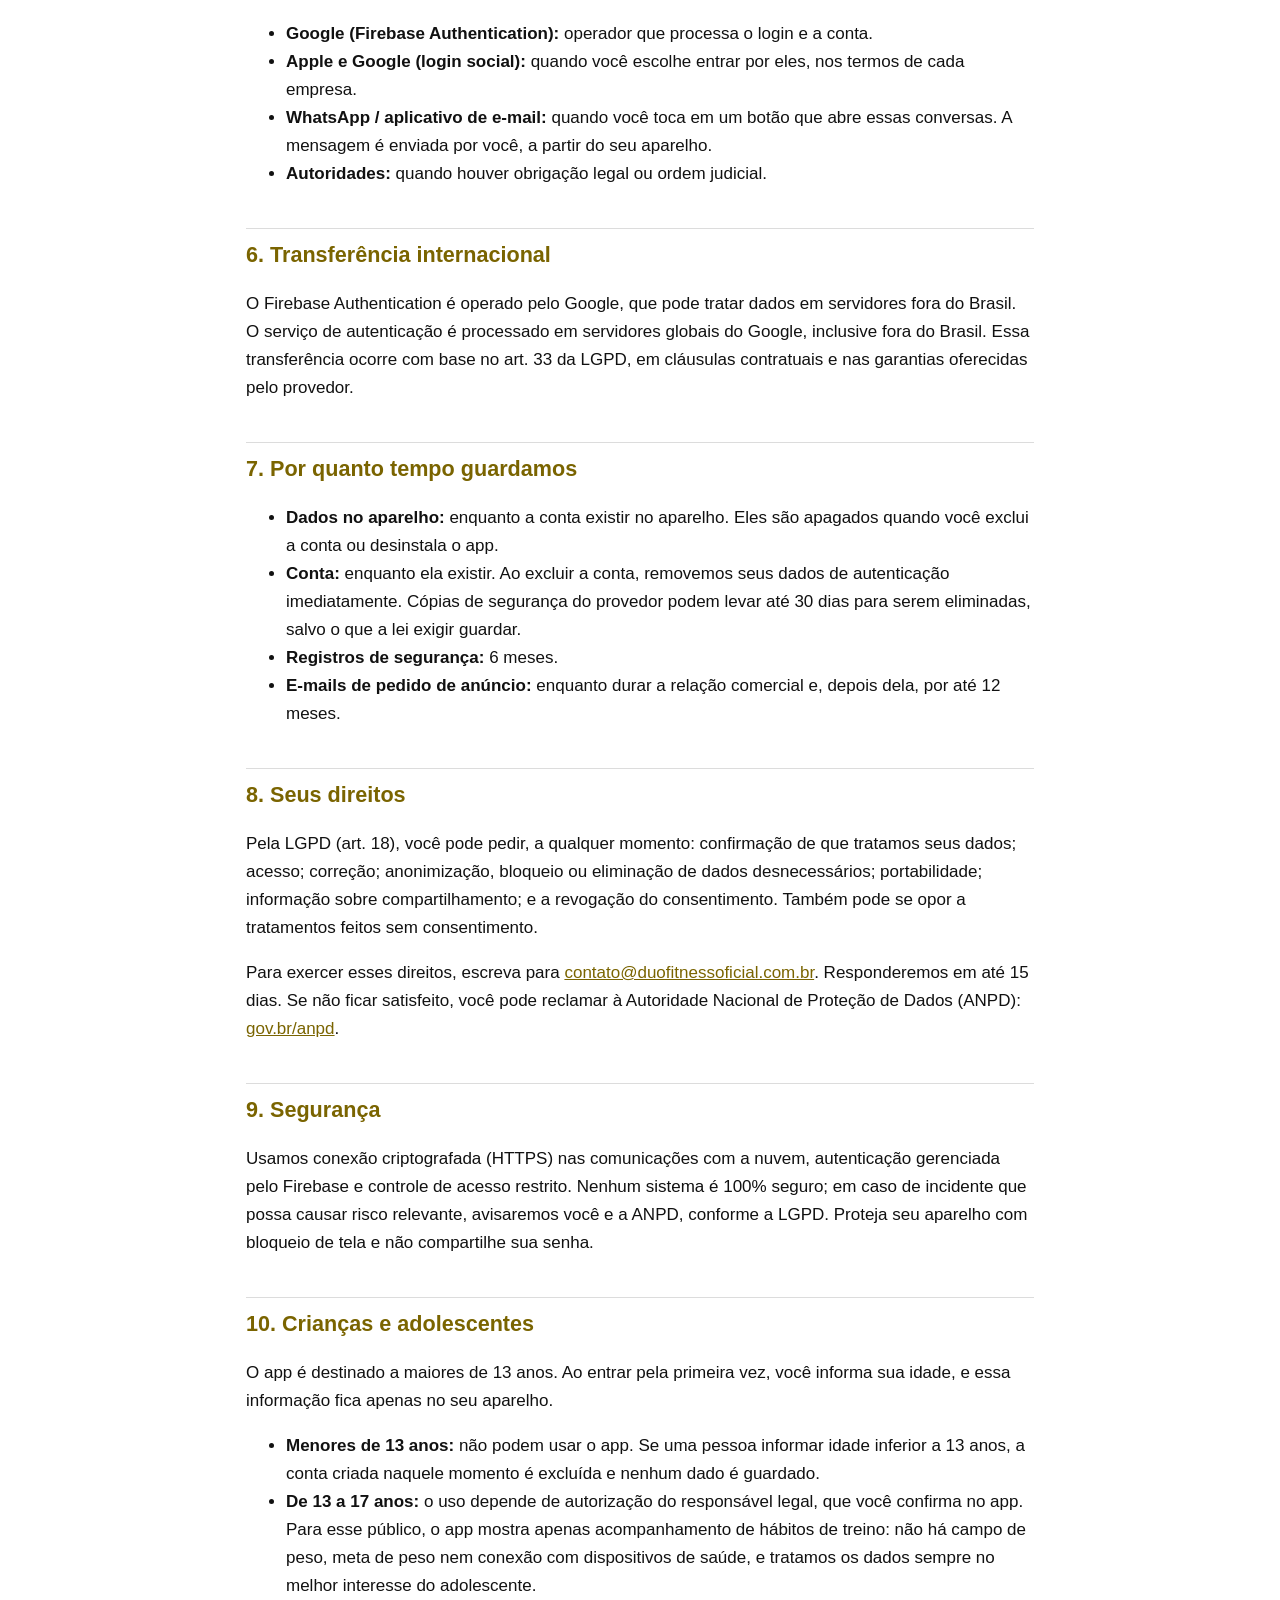
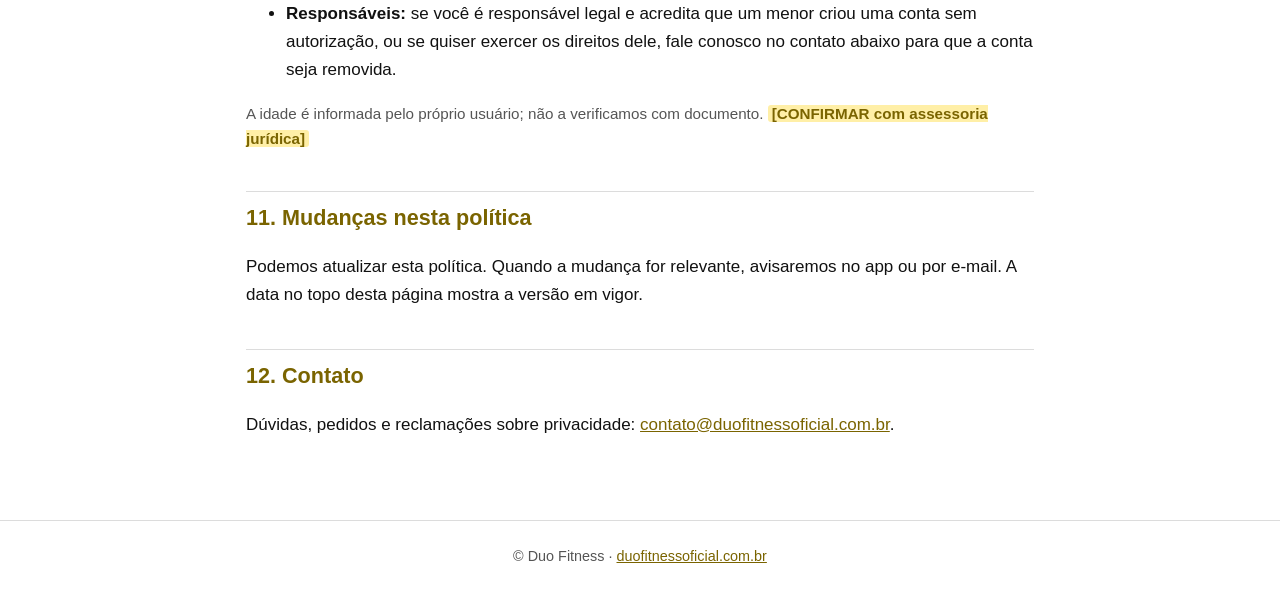
==== commit 9730383e: "Add files via upload" ====
--- a/privacidade/index.html
+++ b/privacidade/index.html
@@ -18,17 +18,16 @@
 
 <main>
   <h1>Política de Privacidade</h1>
-  <p class="meta">Aplicativo Duo Fitness · Última atualização: 27 de outubro de 2026 · Versão 1.0</p>
+  <p class="meta">Aplicativo Duo Fitness · Última atualização: 29 de outubro de 2026 · Versão 1.1</p>
 
   <div class="resumo">
     <strong>Resumo em linguagem simples</strong>
     <ul>
-      <li>Você pode usar o app <strong>sem criar conta</strong>. Nesse caso, seus dados ficam só no seu celular.</li>
-      <li>Se criar conta, usamos seu e-mail e o login (e-mail e senha, Google ou Apple) para identificar você.</li>
+      <li>Para usar o app é preciso ter uma <strong>conta</strong>. Usamos seu e-mail e o login (e-mail e senha, Google ou Apple) para identificar você.</li>
       <li>Dados de saúde (peso, água, treinos e, se você autorizar, dados do Apple Saúde ou Health Connect) <strong>ficam no seu aparelho</strong>.</li>
       <li><strong>Não vendemos</strong> seus dados e <strong>não usamos</strong> dados de saúde para publicidade.</li>
-      <li>O app pede conta apenas a maiores de 18 anos. Menores usam apenas o modo local.</li>
-      <li>Você pode apagar seus dados e excluir sua conta dentro do app.</li>
+      <li>O app é para maiores de 13 anos. Entre 13 e 17 anos, é preciso ter autorização do responsável legal.</li>
+      <li>Você pode excluir sua conta e os dados dela do aparelho dentro do app, no fim do Perfil.</li>
     </ul>
   </div>
 
@@ -68,7 +67,7 @@
       </thead>
       <tbody>
         <tr>
-          <td>Perfil: idade, sexo, peso, altura, objetivos, limitações, combo da academia, dias e tempo de treino</td>
+          <td>Perfil: idade (informada por você), sexo, peso, altura, objetivos, limitações, combo da academia, dias e tempo de treino</td>
           <td>Montar e ajustar suas séries de treino</td>
           <td>Execução do serviço que você pediu (art. 7º, V) e consentimento para dados de saúde (art. 11, I)</td>
           <td>No seu aparelho</td>
@@ -117,15 +116,16 @@
     <li>Não fazemos diagnóstico. As informações e sugestões do app são educativas e não substituem orientação de médico ou profissional de educação física.</li>
     <li>Você pode revogar o acesso a qualquer momento: no iPhone, em Ajustes › Saúde › Acesso a Dados e Dispositivos; no Android, nas configurações do Health Connect.</li>
     <li>Se você não conectar nenhum dispositivo, o app continua funcionando com registros manuais.</li>
+    <li>Para menores de 18 anos, a conexão com Apple Saúde e Health Connect não está disponível.</li>
   </ul>
 
   <h2 id="conta">4. Conta e login</h2>
   <ul>
     <li><strong>E-mail e senha:</strong> guardamos seu e-mail; a senha é tratada pelo Firebase Authentication e não temos acesso a ela em texto legível.</li>
     <li><strong>Entrar com Google ou Apple:</strong> recebemos apenas o que o provedor enviar (e-mail e nome). Com a Apple, você pode escolher ocultar seu e-mail; nesse caso recebemos um endereço de retransmissão.</li>
-    <li><strong>Sem conta:</strong> você pode usar o app sem se cadastrar. Os dados ficam apenas no seu aparelho e são apagados se você desinstalar o app ou usar "Resetar tudo".</li>
-    <li><strong>Modo Demo:</strong> usa dados fictícios de exemplo e não envia nada a ninguém.</li>
-    <li><strong>Excluir conta:</strong> você pode excluir sua conta no Perfil do app. Isso remove sua conta de autenticação.</li>
+    <li><strong>Conta obrigatória:</strong> o app só funciona com uma conta. Ao entrar pela primeira vez, pedimos sua idade para aplicar a regra da seção 10.</li>
+    <li><strong>Sair e entrar de novo:</strong> ao sair da conta, uma cópia dos seus dados é guardada no seu aparelho, separada por conta. Quando você entrar de novo na mesma conta, no mesmo aparelho, seus dados voltam. Outra conta no mesmo aparelho não vê esses dados.</li>
+    <li><strong>Excluir conta:</strong> você pode excluir sua conta no fim do Perfil ("Excluir minha conta"). Isso remove sua conta de autenticação e apaga do aparelho os dados dessa conta.</li>
   </ul>
 
   <h2 id="compartilhamento">5. Com quem compartilhamos</h2>
@@ -142,7 +142,7 @@
 
   <h2 id="retencao">7. Por quanto tempo guardamos</h2>
   <ul>
-    <li><strong>Dados no aparelho:</strong> até você apagá-los, usar "Resetar tudo" ou desinstalar o app.</li>
+    <li><strong>Dados no aparelho:</strong> enquanto a conta existir no aparelho. Eles são apagados quando você exclui a conta ou desinstala o app.</li>
     <li><strong>Conta:</strong> enquanto ela existir. Ao excluir a conta, removemos seus dados de autenticação imediatamente. Cópias de segurança do provedor podem levar até 30 dias para serem eliminadas, salvo o que a lei exigir guardar.</li>
     <li><strong>Registros de segurança:</strong> 6 meses.</li>
     <li><strong>E-mails de pedido de anúncio:</strong> enquanto durar a relação comercial e, depois dela, por até 12 meses.</li>
@@ -156,7 +156,13 @@
   <p>Usamos conexão criptografada (HTTPS) nas comunicações com a nuvem, autenticação gerenciada pelo Firebase e controle de acesso restrito. Nenhum sistema é 100% seguro; em caso de incidente que possa causar risco relevante, avisaremos você e a ANPD, conforme a LGPD. Proteja seu aparelho com bloqueio de tela e não compartilhe sua senha.</p>
 
   <h2 id="criancas">10. Crianças e adolescentes</h2>
-  <p>A criação de conta é permitida apenas a maiores de 18 anos. Menores de 18 podem usar o app no modo local, sem conta, apenas com registro de hábitos de treino. Para eles, o app não oferece conexão com dispositivos de saúde, não mostra metas de peso e não envia dados para a nuvem. Se você é responsável legal e acredita que um menor criou uma conta, fale conosco para que a removamos. <span class="pendente">[CONFIRMAR com assessoria jurídica]</span></p>
+  <p>O app é destinado a maiores de 13 anos. Ao entrar pela primeira vez, você informa sua idade, e essa informação fica apenas no seu aparelho.</p>
+  <ul>
+    <li><strong>Menores de 13 anos:</strong> não podem usar o app. Se uma pessoa informar idade inferior a 13 anos, a conta criada naquele momento é excluída e nenhum dado é guardado.</li>
+    <li><strong>De 13 a 17 anos:</strong> o uso depende de autorização do responsável legal, que você confirma no app. Para esse público, o app mostra apenas acompanhamento de hábitos de treino: não há campo de peso, meta de peso nem conexão com dispositivos de saúde, e tratamos os dados sempre no melhor interesse do adolescente.</li>
+    <li><strong>Responsáveis:</strong> se você é responsável legal e acredita que um menor criou uma conta sem autorização, ou se quiser exercer os direitos dele, fale conosco no contato abaixo para que a conta seja removida.</li>
+  </ul>
+  <p class="suave">A idade é informada pelo próprio usuário; não a verificamos com documento. <span class="pendente">[CONFIRMAR com assessoria jurídica]</span></p>
 
   <h2 id="mudancas">11. Mudanças nesta política</h2>
   <p>Podemos atualizar esta política. Quando a mudança for relevante, avisaremos no app ou por e-mail. A data no topo desta página mostra a versão em vigor.</p>
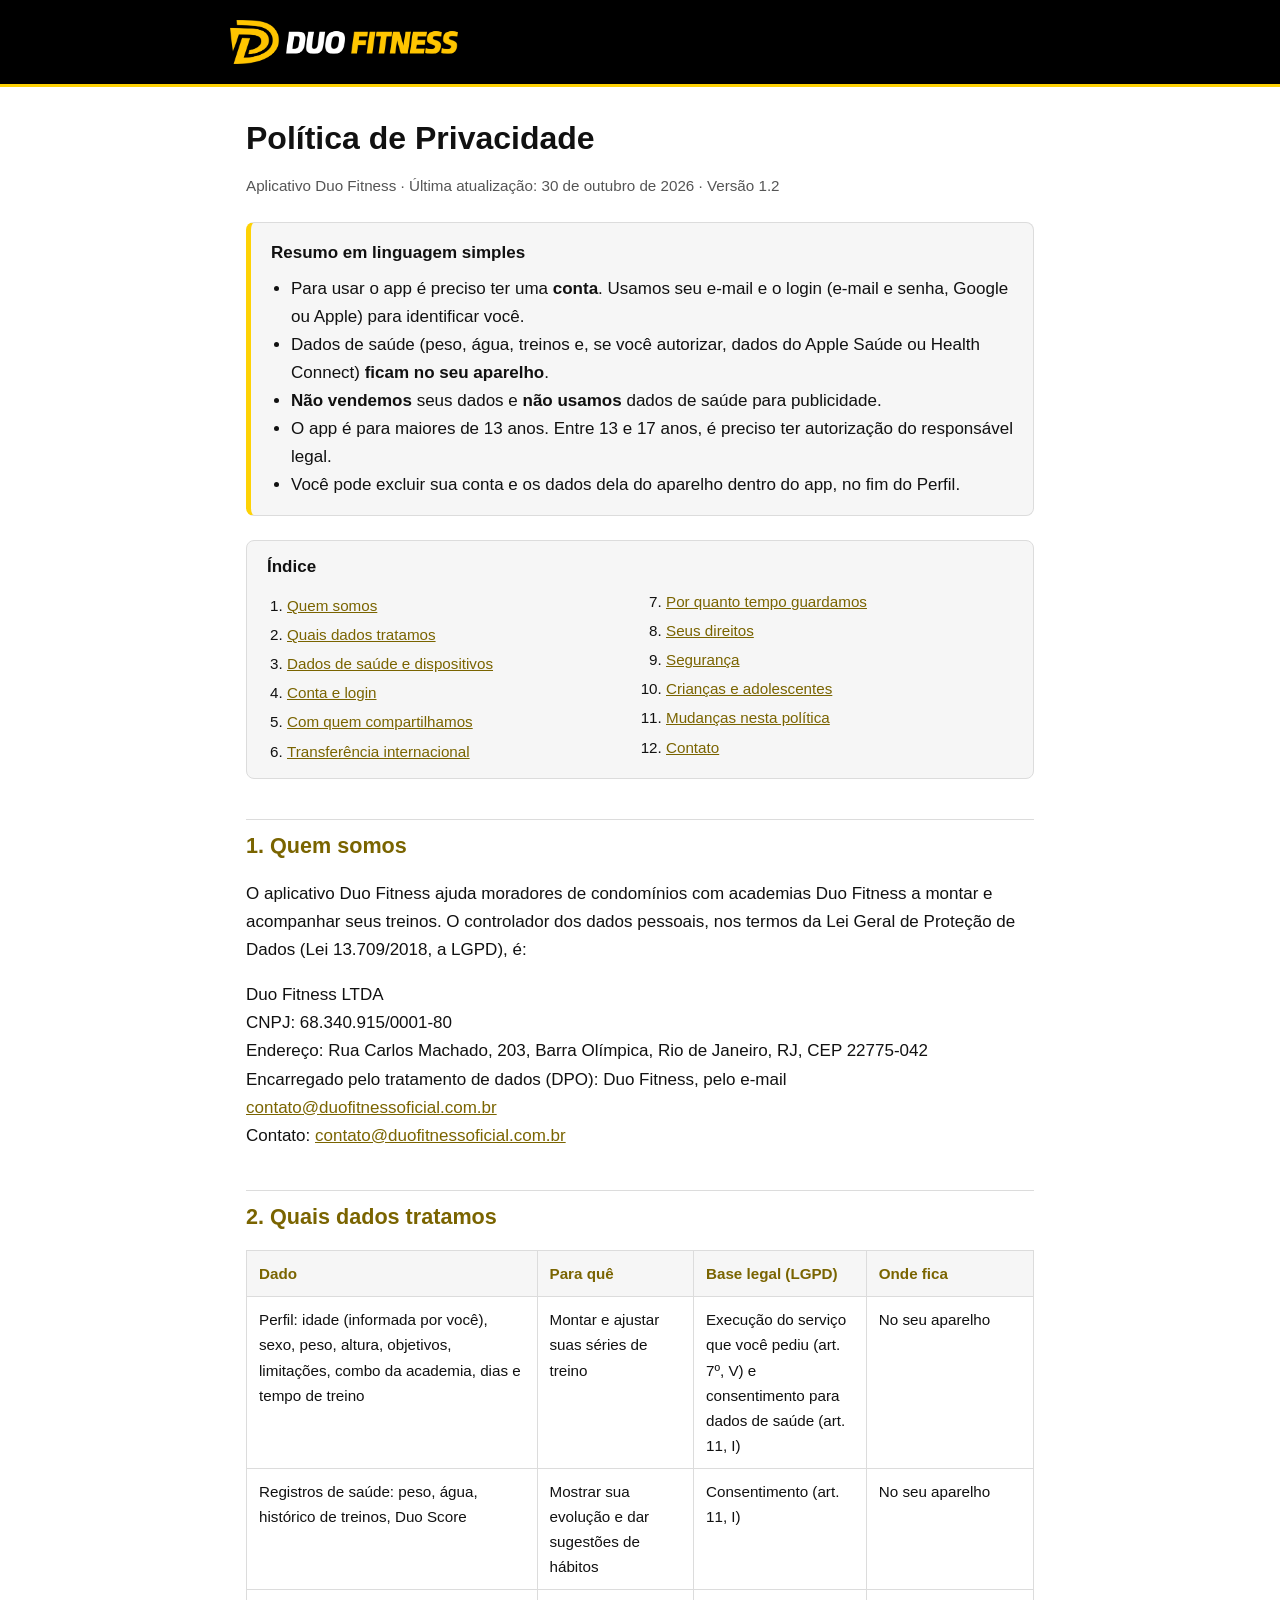
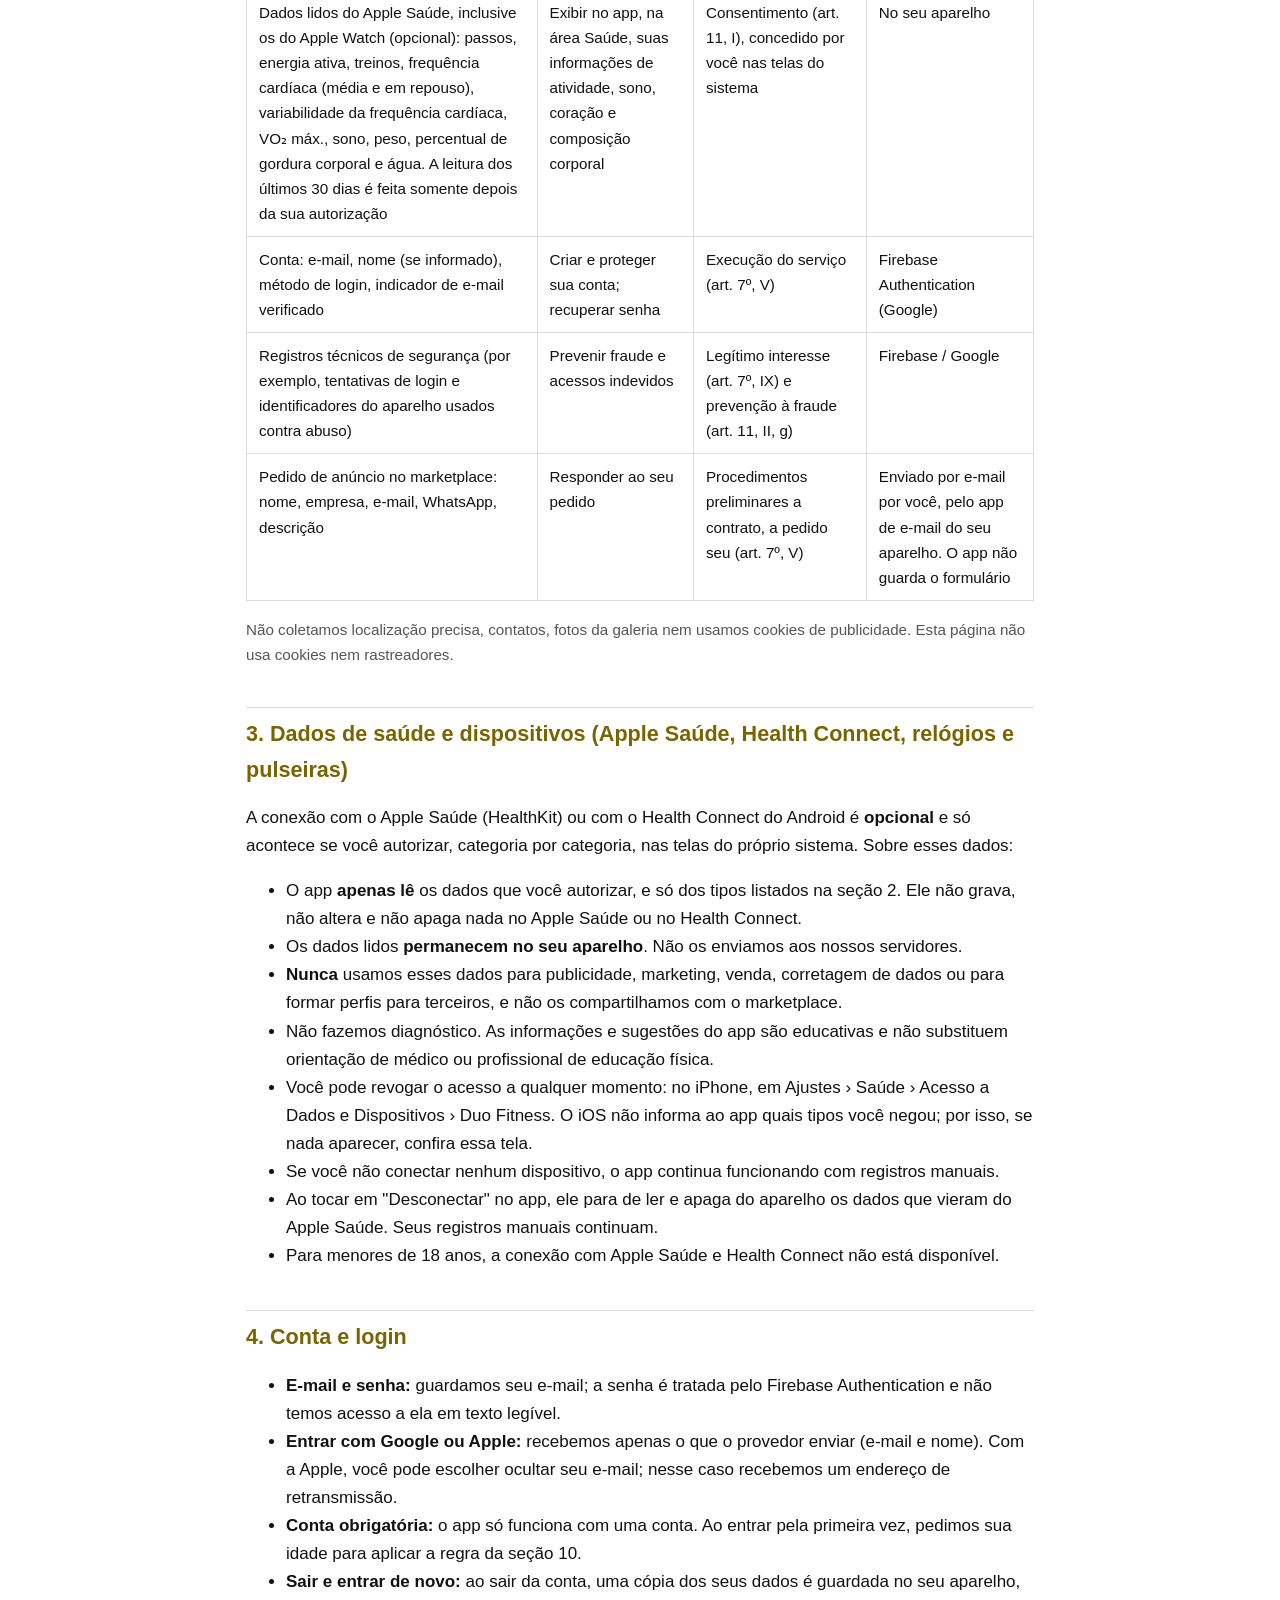
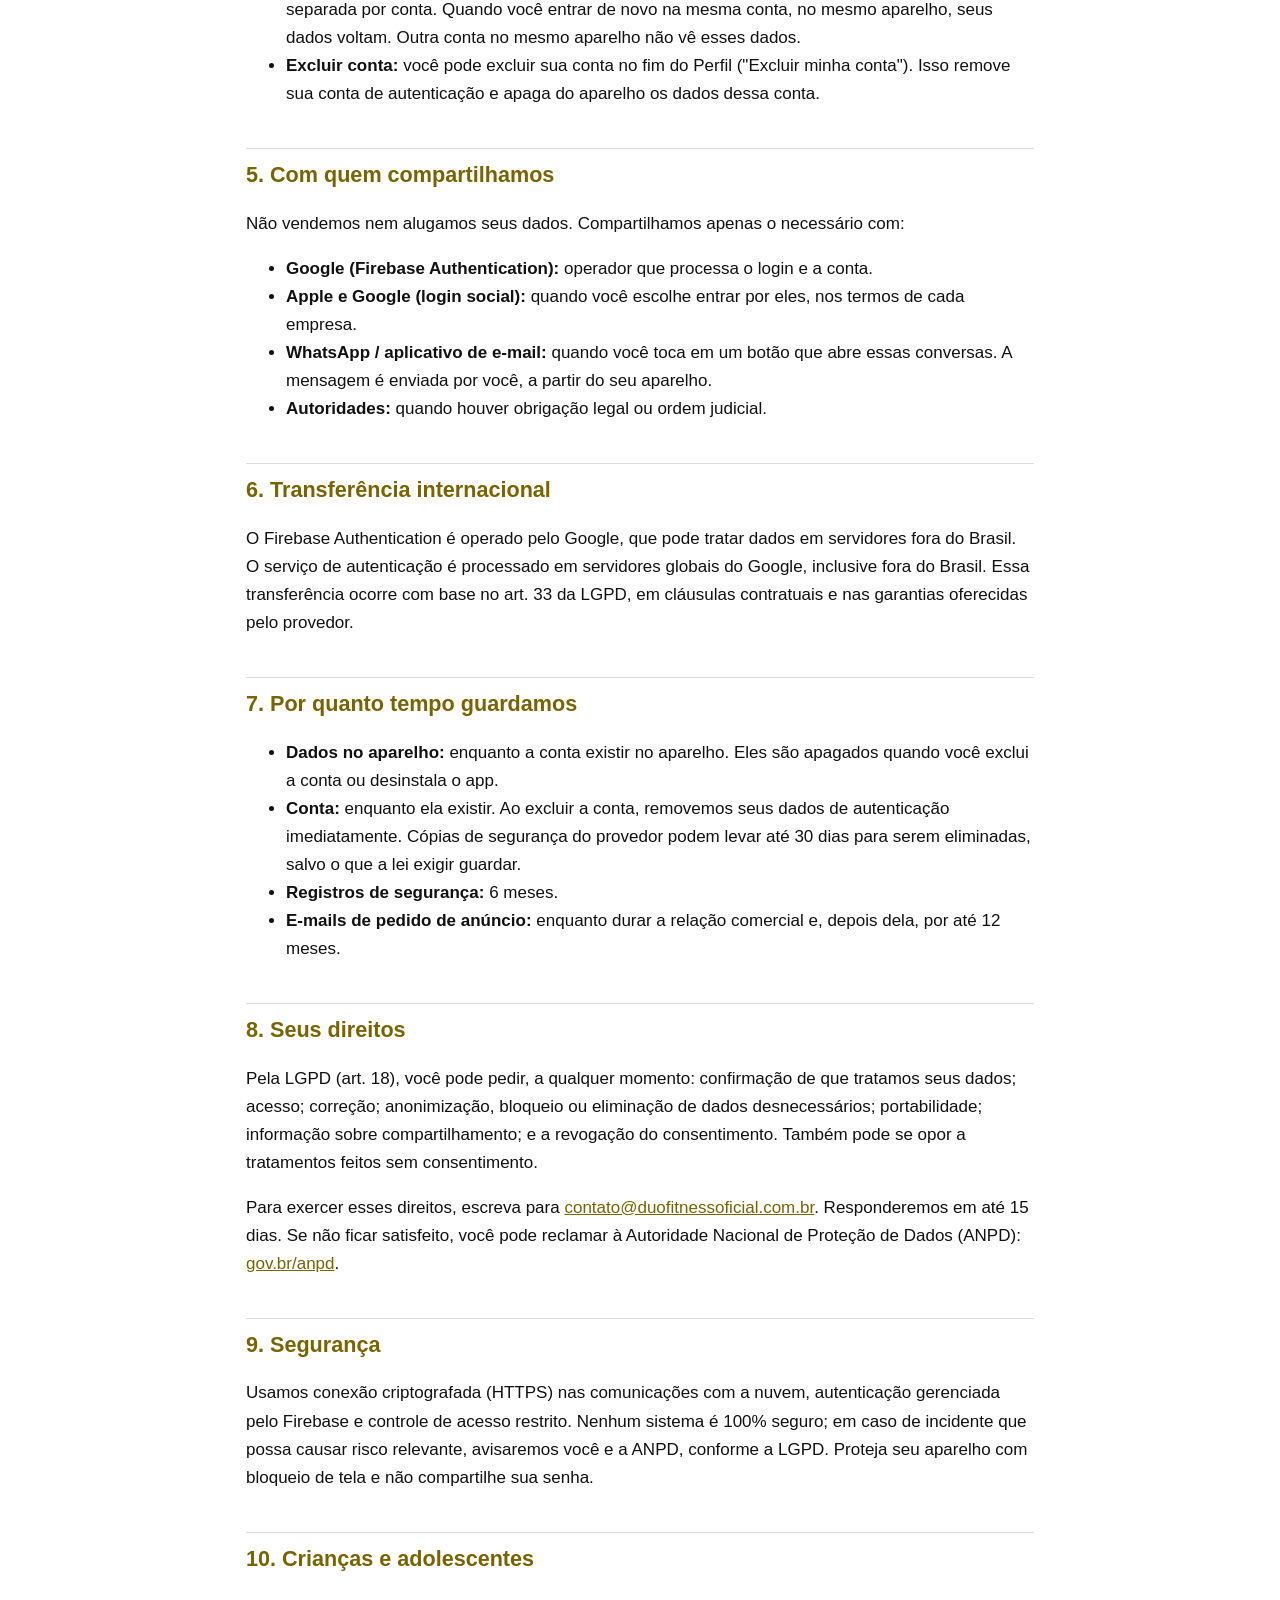
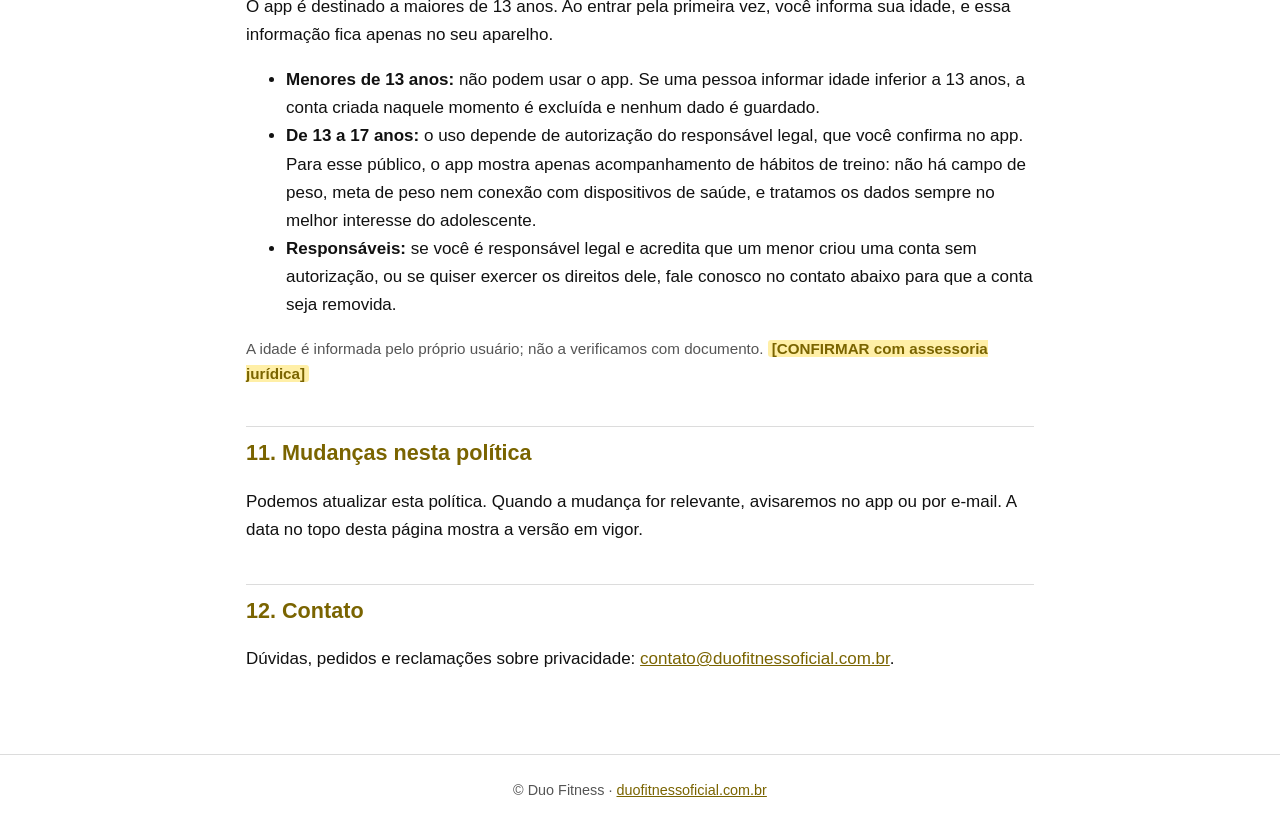
==== commit 4c2a9deb: "docs: política de privacidade v1.2 (dados do Apple Saúde)" ====
--- a/privacidade/index.html
+++ b/privacidade/index.html
@@ -18,7 +18,7 @@
 
 <main>
   <h1>Política de Privacidade</h1>
-  <p class="meta">Aplicativo Duo Fitness · Última atualização: 29 de outubro de 2026 · Versão 1.1</p>
+  <p class="meta">Aplicativo Duo Fitness · Última atualização: 30 de outubro de 2026 · Versão 1.2</p>
 
   <div class="resumo">
     <strong>Resumo em linguagem simples</strong>
@@ -79,8 +79,8 @@
           <td>No seu aparelho</td>
         </tr>
         <tr>
-          <td>Dados lidos do Apple Saúde ou Health Connect (opcional)</td>
-          <td>Exibir no app suas informações de atividade, sono e batimentos</td>
+          <td>Dados lidos do Apple Saúde, inclusive os do Apple Watch (opcional): passos, energia ativa, treinos, frequência cardíaca (média e em repouso), variabilidade da frequência cardíaca, VO₂ máx., sono, peso, percentual de gordura corporal e água. A leitura dos últimos 30 dias é feita somente depois da sua autorização</td>
+          <td>Exibir no app, na área Saúde, suas informações de atividade, sono, coração e composição corporal</td>
           <td>Consentimento (art. 11, I), concedido por você nas telas do sistema</td>
           <td>No seu aparelho</td>
         </tr>
@@ -110,12 +110,13 @@
   <h2 id="saude">3. Dados de saúde e dispositivos (Apple Saúde, Health Connect, relógios e pulseiras)</h2>
   <p>A conexão com o Apple Saúde (HealthKit) ou com o Health Connect do Android é <strong>opcional</strong> e só acontece se você autorizar, categoria por categoria, nas telas do próprio sistema. Sobre esses dados:</p>
   <ul>
-    <li>O app <strong>apenas lê</strong> os dados que você autorizar. Ele não grava nem altera nada no Apple Saúde ou no Health Connect.</li>
+    <li>O app <strong>apenas lê</strong> os dados que você autorizar, e só dos tipos listados na seção 2. Ele não grava, não altera e não apaga nada no Apple Saúde ou no Health Connect.</li>
     <li>Os dados lidos <strong>permanecem no seu aparelho</strong>. Não os enviamos aos nossos servidores.</li>
     <li><strong>Nunca</strong> usamos esses dados para publicidade, marketing, venda, corretagem de dados ou para formar perfis para terceiros, e não os compartilhamos com o marketplace.</li>
     <li>Não fazemos diagnóstico. As informações e sugestões do app são educativas e não substituem orientação de médico ou profissional de educação física.</li>
-    <li>Você pode revogar o acesso a qualquer momento: no iPhone, em Ajustes › Saúde › Acesso a Dados e Dispositivos; no Android, nas configurações do Health Connect.</li>
+    <li>Você pode revogar o acesso a qualquer momento: no iPhone, em Ajustes › Saúde › Acesso a Dados e Dispositivos › Duo Fitness. O iOS não informa ao app quais tipos você negou; por isso, se nada aparecer, confira essa tela.</li>
     <li>Se você não conectar nenhum dispositivo, o app continua funcionando com registros manuais.</li>
+    <li>Ao tocar em "Desconectar" no app, ele para de ler e apaga do aparelho os dados que vieram do Apple Saúde. Seus registros manuais continuam.</li>
     <li>Para menores de 18 anos, a conexão com Apple Saúde e Health Connect não está disponível.</li>
   </ul>
 
